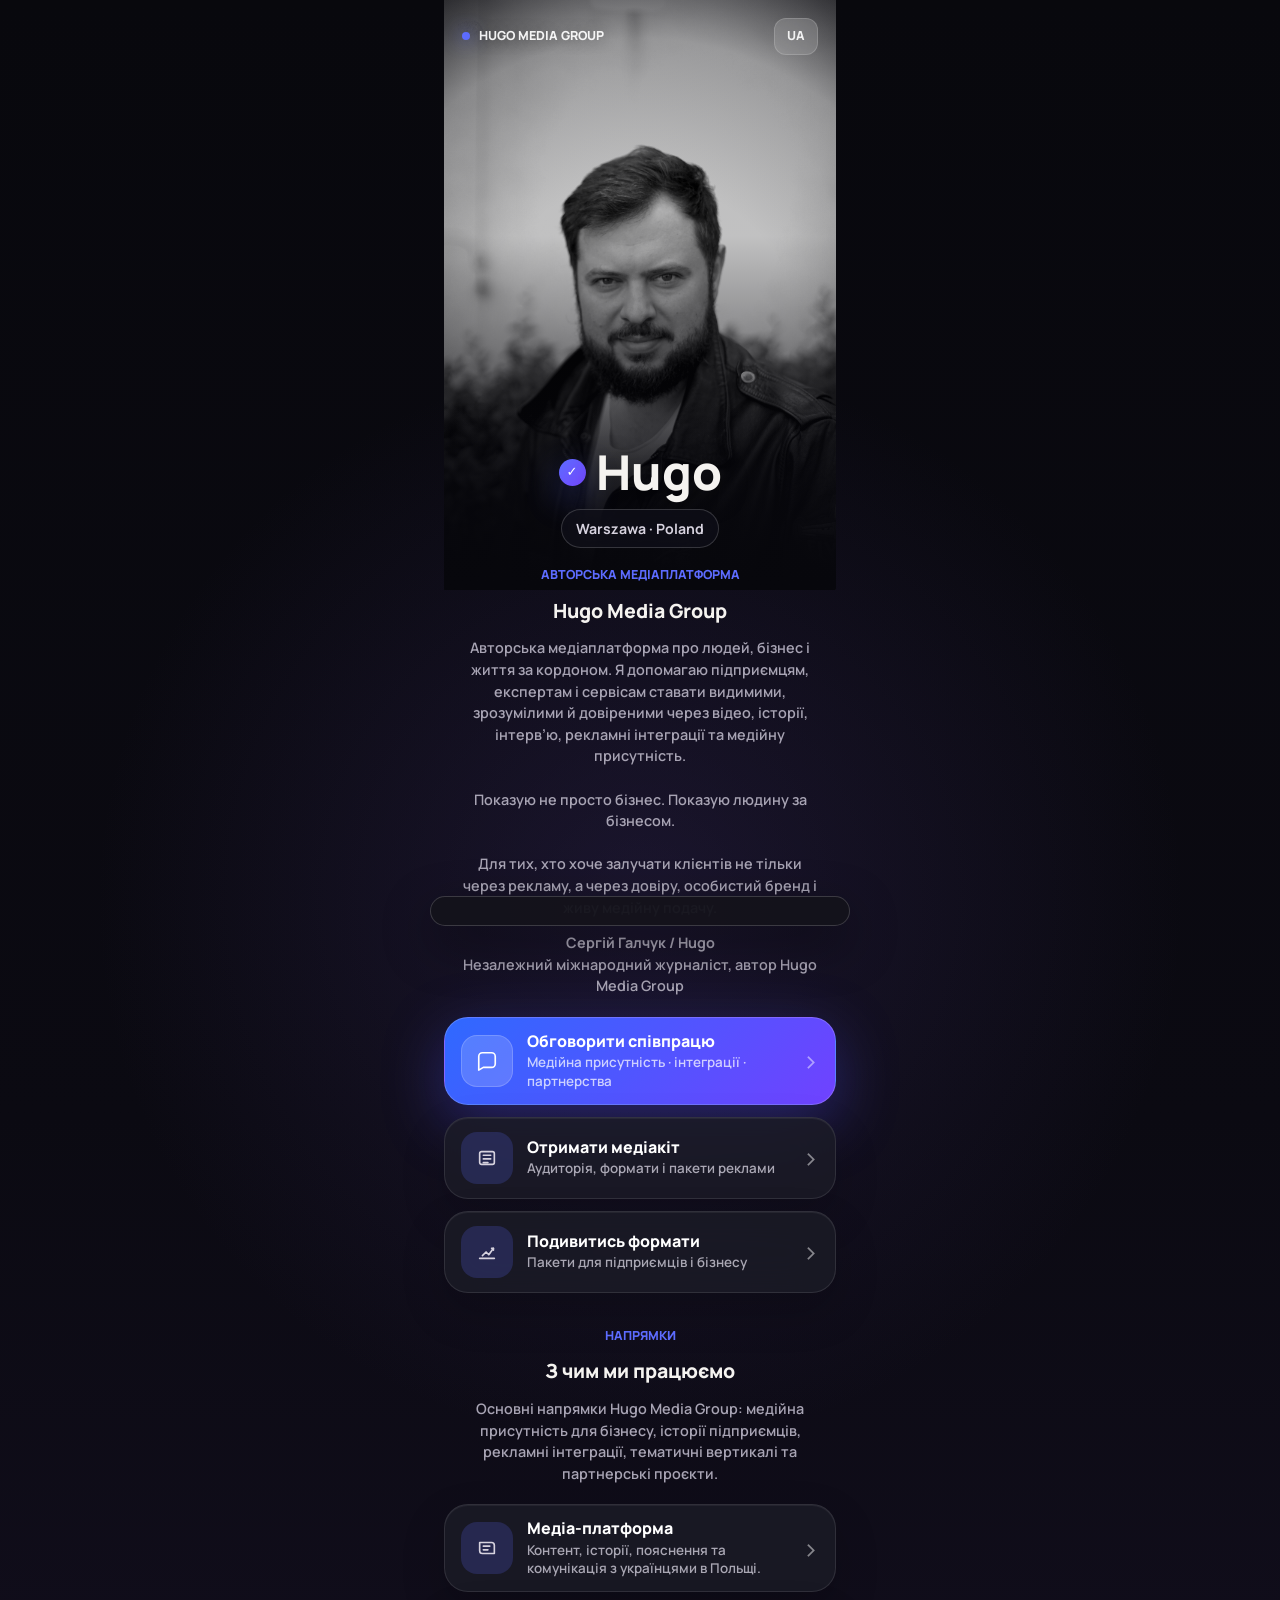
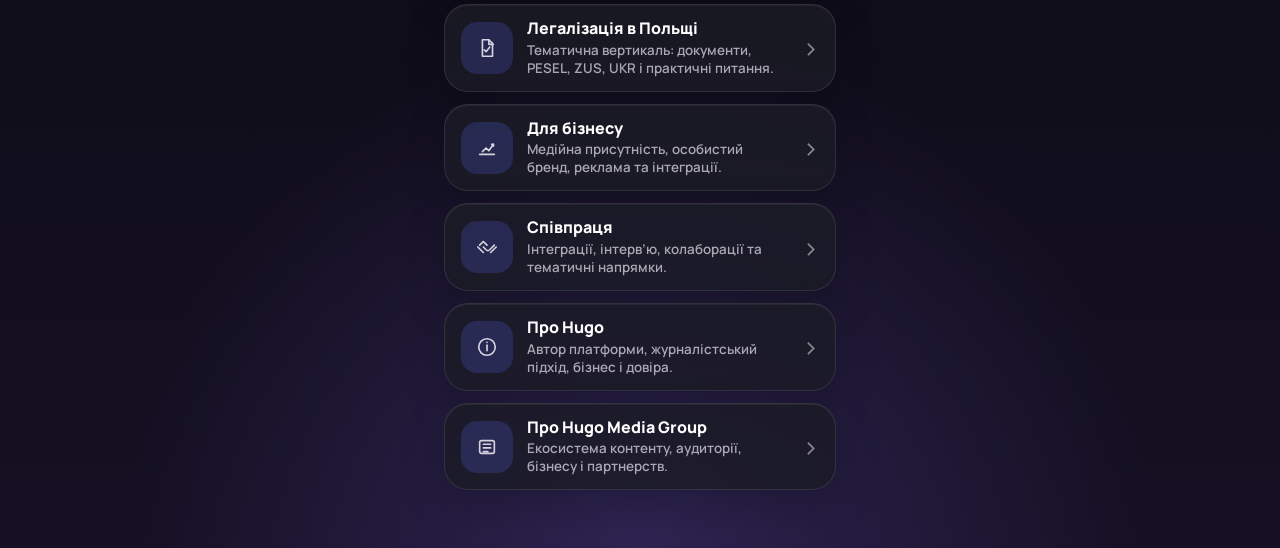
==== index.html @ 39821b91 "Add journalist status and final media metrics" ====
<!doctype html>
<html lang="uk">
<head>
  <meta charset="utf-8"><meta name="viewport" content="width=device-width, initial-scale=1">
  <title>Hugo Media Group — медійна присутність для підприємців і брендів</title>
  <meta name="description" content="Hugo Media Group — авторська медіаплатформа незалежного міжнародного журналіста Сергія Галчука / Hugo про людей, бізнес і життя за кордоном.">
  <meta name="keywords" content="Hugo Media Group, Hugo, Сергій Галчук, незалежний міжнародний журналіст, медійна платформа, реклама для бізнесу, особистий бренд, українці в Польщі, Варшава">
  <meta name="author" content="Hugo Media Group"><meta name="robots" content="index, follow"><meta name="theme-color" content="#09090f"><link rel="canonical" href="https://hugosite-lac.vercel.app/">
  <link rel="preconnect" href="https://fonts.googleapis.com"><link rel="preconnect" href="https://fonts.gstatic.com" crossorigin><link href="https://fonts.googleapis.com/css2?family=Manrope:wght@400;500;600;700;800&display=swap" rel="stylesheet">
  <meta property="og:locale" content="uk_UA"><meta property="og:type" content="website"><meta property="og:site_name" content="Hugo Media Group"><meta property="og:title" content="Hugo Media Group — медійна присутність для підприємців і брендів"><meta property="og:description" content="Авторська медіаплатформа незалежного міжнародного журналіста Сергія Галчука / Hugo. Показуємо не просто бізнес. Показуємо людину за бізнесом."><meta property="og:url" content="https://hugosite-lac.vercel.app/"><meta property="og:image" content="https://hugosite-lac.vercel.app/hugo-hero.jpg"><meta property="og:image:secure_url" content="https://hugosite-lac.vercel.app/hugo-hero.jpg"><meta property="og:image:type" content="image/jpeg"><meta property="og:image:alt" content="Hugo - Hugo Media Group"><meta name="twitter:card" content="summary_large_image"><meta name="twitter:title" content="Hugo Media Group — медійна присутність для підприємців і брендів"><meta name="twitter:description" content="Показуємо не просто бізнес. Показуємо людину за бізнесом."><meta name="twitter:image" content="https://hugosite-lac.vercel.app/hugo-hero.jpg">
  <link rel="preload" as="image" href="hugo-hero.jpg"><link rel="stylesheet" href="style.css?v=20260617-profile-restore-1"><link rel="stylesheet" href="brand-fixes.css?v=20260617-links-icons-1">
</head>
<body><main class="profile-shell" aria-label="Hugo Media Group profile hub"><section class="hero-card" aria-labelledby="hero-title"><div class="hero-photo"><img src="hugo-hero.jpg" alt="Hugo - засновник Hugo Media Group" width="1365" height="2048"><header class="hero-top"><a class="brand" href="index.html" aria-label="Hugo Media Group"><span></span>Hugo Media Group</a><span class="lang">UA</span></header><div class="hero-identity"><div class="name-row"><span class="verified" aria-label="Підтверджено">✓</span><h1 id="hero-title">Hugo</h1></div><p class="location">Warszawa · Poland</p></div></div></section><section class="intro" aria-label="Hugo Media Group description"><p class="kicker">Авторська медіаплатформа</p><h2>Hugo Media Group</h2><p class="lead">Авторська медіаплатформа про людей, бізнес і життя за кордоном. Я допомагаю підприємцям, експертам і сервісам ставати видимими, зрозумілими й довіреними через відео, історії, інтерв’ю, рекламні інтеграції та медійну присутність.<br><br>Показую не просто бізнес. Показую людину за бізнесом.<br><br>Для тих, хто хоче залучати клієнтів не тільки через рекламу, а через довіру, особистий бренд і живу медійну подачу.</p><p class="lead"><strong>Сергій Галчук / Hugo</strong><br>Незалежний міжнародний журналіст, автор Hugo Media Group</p></section><section class="action-list" aria-label="Основні дії"><a class="action-card action-primary" href="https://t.me/Hugo_media" target="_blank" rel="noopener noreferrer"><span class="action-icon"><svg viewBox="0 0 24 24"><path d="M21 15a4 4 0 0 1-4 4H8l-5 3V7a4 4 0 0 1 4-4h10a4 4 0 0 1 4 4z"/></svg></span><span class="action-copy"><strong>Обговорити співпрацю</strong><small>Медійна присутність · інтеграції · партнерства</small></span><span class="action-arrow">›</span></a><a class="action-card" href="media-kit.html"><span class="action-icon"><svg viewBox="0 0 24 24"><rect x="4" y="5" width="16" height="14" rx="2"/><path d="M8 9h8"/><path d="M8 13h8"/><path d="M8 17h5"/></svg></span><span class="action-copy"><strong>Отримати медіакіт</strong><small>Аудиторія, формати і пакети реклами</small></span><span class="action-arrow">›</span></a><a class="action-card" href="business.html"><span class="action-icon"><svg viewBox="0 0 24 24"><path d="M4 19h16"/><path d="M7 16l4-4 3 3 5-7"/><path d="M17 8h2v2"/></svg></span><span class="action-copy"><strong>Подивитись формати</strong><small>Пакети для підприємців і бізнесу</small></span><span class="action-arrow">›</span></a></section><section class="work-section" id="services" aria-labelledby="work-title"><p class="kicker">Напрямки</p><h2 id="work-title">З чим ми працюємо</h2><p class="section-subtitle">Основні напрямки Hugo Media Group: медійна присутність для бізнесу, історії підприємців, рекламні інтеграції, тематичні вертикалі та партнерські проєкти.</p><div class="service-stack"><a class="action-card" href="media.html"><span class="action-icon"><svg viewBox="0 0 24 24"><path d="M4 6h13a3 3 0 0 1 3 3v9H7a3 3 0 0 1-3-3z"/><path d="M8 10h7"/><path d="M8 14h5"/></svg></span><span class="action-copy"><strong>Медіа-платформа</strong><small>Контент, історії, пояснення та комунікація з українцями в Польщі.</small></span><span class="action-arrow">›</span></a><a class="action-card" href="legalization.html"><span class="action-icon"><svg viewBox="0 0 24 24"><path d="M7 3h7l4 4v14H7z"/><path d="M14 3v5h5"/><path d="M9 14l2 2 4-5"/></svg></span><span class="action-copy"><strong>Легалізація в Польщі</strong><small>Тематична вертикаль: документи, PESEL, ZUS, UKR і практичні питання.</small></span><span class="action-arrow">›</span></a><a class="action-card" href="business.html"><span class="action-icon"><svg viewBox="0 0 24 24"><path d="M4 19h16"/><path d="M7 16l4-4 3 3 5-7"/><path d="M17 8h2v2"/></svg></span><span class="action-copy"><strong>Для бізнесу</strong><small>Медійна присутність, особистий бренд, реклама та інтеграції.</small></span><span class="action-arrow">›</span></a><a class="action-card" href="partners.html"><span class="action-icon"><svg viewBox="0 0 24 24"><path d="M8 12l3 3a3 3 0 0 0 4 0l5-5"/><path d="M4 10l4-4 4 4"/><path d="M2 12l6 6"/><path d="M16 18l6-6"/></svg></span><span class="action-copy"><strong>Співпраця</strong><small>Інтеграції, інтерв’ю, колаборації та тематичні напрямки.</small></span><span class="action-arrow">›</span></a><a class="action-card" href="about.html"><span class="action-icon"><svg viewBox="0 0 24 24"><circle cx="12" cy="12" r="9"/><path d="M12 10v6"/><path d="M12 7h.01"/></svg></span><span class="action-copy"><strong>Про Hugo</strong><small>Автор платформи, журналістський підхід, бізнес і довіра.</small></span><span class="action-arrow">›</span></a><a class="action-card" href="platform.html"><span class="action-icon"><svg viewBox="0 0 24 24"><rect x="4" y="5" width="16" height="14" rx="2"/><path d="M8 9h8"/><path d="M8 13h8"/><path d="M8 17h5"/></svg></span><span class="action-copy"><strong>Про Hugo Media Group</strong><small>Екосистема контенту, аудиторії, бізнесу і партнерств.</small></span><span class="action-arrow">›</span></a></div></section></main><div class="toast" role="status" aria-live="polite"></div><script src="script.js?v=20260619-journalist-final-1"></script></body>
</html>
---- style.css ----
:root {
  color-scheme: dark;
  --bg: #07070c;
  --panel: rgba(28, 27, 39, 0.82);
  --panel-strong: rgba(37, 35, 54, 0.94);
  --line: rgba(255, 255, 255, 0.1);
  --line-strong: rgba(255, 255, 255, 0.17);
  --text: #f5f3f0;
  --muted: #a8a4b4;
  --soft: #d7d3df;
  --accent: #5d6cff;
  --accent-2: #7447ff;
  --radius: 24px;
  --max: 420px;
}

* { box-sizing: border-box; }

html {
  scroll-behavior: smooth;
  -webkit-text-size-adjust: 100%;
}

body {
  min-height: 100svh;
  margin: 0;
  overflow-x: hidden;
  background:
    radial-gradient(circle at 50% 42%, rgba(64, 48, 112, 0.3), transparent 34rem),
    radial-gradient(circle at 50% 100%, rgba(95, 76, 175, 0.34), transparent 32rem),
    linear-gradient(180deg, #08080d 0%, #0b0a12 52%, #151023 100%);
  color: var(--text);
  font-family: Manrope, Inter, ui-sans-serif, system-ui, -apple-system, BlinkMacSystemFont, "Segoe UI", Arial, sans-serif;
  line-height: 1.5;
  letter-spacing: 0;
}

a { color: inherit; text-decoration: none; }

.profile-shell {
  width: min(100%, var(--max));
  min-height: 100svh;
  margin: 0 auto;
  padding: 0 14px 42px;
}

.hero-card { margin: 0 -14px; }

.hero-photo {
  position: relative;
  height: 550px;
  overflow: hidden;
  background: #111116;
}

.hero-photo::before,
.hero-photo::after {
  content: "";
  position: absolute;
  inset: 0;
  z-index: 1;
  pointer-events: none;
}

.hero-photo::before {
  background:
    linear-gradient(180deg, rgba(7, 7, 12, 0.12) 0%, rgba(7, 7, 12, 0.1) 40%, rgba(7, 7, 12, 0.92) 92%, var(--bg) 100%),
    radial-gradient(circle at 50% 58%, transparent 0, transparent 10rem, rgba(7, 7, 12, 0.2) 19rem, rgba(7, 7, 12, 0.74) 100%);
}

.hero-photo::after {
  inset: auto 0 0;
  height: 190px;
  background: linear-gradient(180deg, rgba(7, 7, 12, 0), var(--bg));
}

.hero-photo img {
  width: 100%;
  height: 100%;
  display: block;
  object-fit: cover;
  object-position: 54% 6%;
  filter: grayscale(1) contrast(1.18) brightness(0.84);
  transform: scale(1.04);
}

.hero-top {
  position: absolute;
  top: 18px;
  left: 18px;
  right: 18px;
  z-index: 2;
  display: flex;
  align-items: center;
  justify-content: space-between;
  gap: 14px;
}

.brand,
.lang,
.kicker {
  font-size: 0.78rem;
  font-weight: 800;
  letter-spacing: 0;
  text-transform: uppercase;
}

.brand {
  display: inline-flex;
  align-items: center;
  gap: 9px;
  color: rgba(255, 255, 255, 0.92);
  text-shadow: 0 1px 16px rgba(0, 0, 0, 0.36);
}

.brand span {
  width: 8px;
  height: 8px;
  border-radius: 999px;
  background: var(--accent);
  box-shadow: 0 0 18px rgba(93, 108, 255, 0.85);
}

.lang {
  padding: 8px 12px;
  border: 1px solid rgba(255,255,255,0.16);
  border-radius: 12px;
  background: rgba(255,255,255,0.15);
  color: rgba(255,255,255,0.9);
  backdrop-filter: blur(16px);
}

.hero-identity {
  position: absolute;
  left: 24px;
  right: 24px;
  bottom: 42px;
  z-index: 2;
  display: grid;
  place-items: center;
  text-align: center;
}

.name-row {
  display: inline-flex;
  align-items: center;
  justify-content: center;
  gap: 10px;
}

h1,
h2,
p { margin-top: 0; }

h1 {
  margin: 0;
  color: var(--text);
  font-size: 3rem;
  line-height: 0.95;
  font-weight: 800;
  letter-spacing: 0;
  text-shadow: 0 6px 28px rgba(0,0,0,0.44);
}

.verified {
  width: 27px;
  height: 27px;
  display: inline-grid;
  place-items: center;
  border-radius: 999px;
  background: linear-gradient(135deg, var(--accent), var(--accent-2));
  color: #fff;
  font-size: 0.82rem;
  font-weight: 900;
  box-shadow: 0 12px 34px rgba(93, 108, 255, 0.38);
}

.location {
  margin: 14px 0 0;
  padding: 8px 14px;
  border: 1px solid var(--line-strong);
  border-radius: 999px;
  background: rgba(18,18,28,0.58);
  color: var(--soft);
  font-size: 0.88rem;
  font-weight: 700;
  backdrop-filter: blur(18px);
}

.intro,
.work-section,
.info-section {
  position: relative;
  z-index: 3;
  display: grid;
  justify-items: center;
  text-align: center;
}

.intro { margin-top: -24px; }
.work-section,
.info-section { margin-top: 34px; }

.kicker {
  margin: 0 0 14px;
  color: var(--accent);
}

h2 {
  max-width: 360px;
  margin: 0 auto;
  color: var(--text);
  font-size: 1.22rem;
  line-height: 1.26;
  font-weight: 800;
  letter-spacing: 0;
}

.lead,
.section-subtitle {
  max-width: 366px;
  margin: 14px auto 0;
  color: var(--muted);
  font-size: 0.9rem;
  line-height: 1.5;
  font-weight: 600;
}

.action-list,
.service-stack {
  display: grid;
  gap: 12px;
  width: 100%;
  margin-top: 20px;
}

.action-card {
  min-height: 82px;
  display: grid;
  grid-template-columns: 52px minmax(0, 1fr) auto;
  align-items: center;
  gap: 14px;
  padding: 14px 16px;
  border: 1px solid var(--line);
  border-radius: var(--radius);
  background: var(--panel);
  box-shadow: inset 0 1px 0 rgba(255,255,255,0.055), 0 18px 44px rgba(0,0,0,0.18);
  backdrop-filter: blur(20px);
  text-align: left;
}

.action-primary {
  border-color: rgba(255,255,255,0.18);
  background: linear-gradient(135deg, #2f69ff 0%, #7042ff 100%);
  box-shadow: 0 18px 60px rgba(83,78,255,0.34);
}

.action-icon {
  width: 52px;
  height: 52px;
  display: inline-grid;
  place-items: center;
  border-radius: 16px;
  background: rgba(93,108,255,0.2);
  color: #fff;
  font-size: 1.25rem;
  font-weight: 900;
}

.action-primary .action-icon {
  background: rgba(255,255,255,0.16);
  box-shadow: inset 0 0 0 1px rgba(255,255,255,0.18);
}

.action-copy {
  min-width: 0;
  display: grid;
  gap: 3px;
}

.action-copy strong {
  color: #fff;
  font-size: 1rem;
  line-height: 1.15;
  font-weight: 800;
  letter-spacing: 0;
}

.action-copy small {
  color: rgba(226,223,236,0.72);
  font-size: 0.84rem;
  line-height: 1.35;
  font-weight: 600;
}

.action-primary .action-copy small { color: rgba(255,255,255,0.72); }

.action-arrow {
  color: rgba(255,255,255,0.48);
  font-size: 1.7rem;
  line-height: 1;
}

.social-strip {
  display: grid;
  grid-template-columns: repeat(2, minmax(0, 1fr));
  gap: 10px;
  margin-top: 30px;
  padding-bottom: 18px;
}

.social-strip a {
  min-height: 48px;
  display: inline-flex;
  align-items: center;
  justify-content: center;
  border: 1px solid var(--line);
  border-radius: 16px;
  background: rgba(255,255,255,0.045);
  color: var(--soft);
  font-size: 0.86rem;
  font-weight: 800;
}

.toast {
  position: fixed;
  left: 16px;
  right: 16px;
  bottom: 16px;
  z-index: 10;
  transform: translateY(140%);
  max-width: 420px;
  margin: 0 auto;
  padding: 14px 16px;
  border: 1px solid var(--line-strong);
  border-radius: 18px;
  background: rgba(20,19,28,0.96);
  color: var(--text);
  box-shadow: 0 18px 50px rgba(0,0,0,0.44);
  transition: transform 180ms ease;
}

.toast.is-visible { transform: translateY(0); }

@media (min-width: 720px) {
  .profile-shell { padding-bottom: 58px; }
  .hero-card { margin-left: 0; margin-right: 0; }
  .hero-photo {
    height: 590px;
    border-bottom-left-radius: 2px;
    border-bottom-right-radius: 2px;
  }
}

@media (max-width: 390px) {
  .profile-shell { padding-left: 12px; padding-right: 12px; }
  .hero-card { margin-left: -12px; margin-right: -12px; }
  .hero-photo { height: 500px; }
  .brand,
  .lang,
  .kicker { font-size: 0.72rem; }
  h1 { font-size: 2.72rem; }
  h2 { font-size: 1.12rem; }
  .lead,
  .section-subtitle { font-size: 0.86rem; line-height: 1.46; }
  .action-card { grid-template-columns: 48px minmax(0, 1fr) auto; padding: 13px 14px; }
  .action-icon { width: 48px; height: 48px; }
}

@media (hover: hover) {
  .action-card,
  .social-strip a,
  .brand {
    transition: transform 160ms ease, border-color 160ms ease, background-color 160ms ease, opacity 160ms ease;
  }
  .action-card:hover,
  .social-strip a:hover,
  .brand:hover {
    transform: translateY(-1px);
    border-color: rgba(255,255,255,0.22);
  }
}
---- brand-fixes.css ----
:root {
  --bg: #07070c;
  --panel: rgba(28, 27, 39, 0.82);
  --panel-strong: rgba(37, 35, 54, 0.94);
  --line: rgba(255, 255, 255, 0.1);
  --line-strong: rgba(255, 255, 255, 0.17);
  --text: #f5f3f0;
  --muted: #a8a4b4;
  --soft: #d7d3df;
  --accent: #5d6cff;
  --accent-2: #7447ff;
}

.action-icon svg,
.social-strip svg {
  width: 22px;
  height: 22px;
  display: block;
  stroke: currentColor;
  stroke-width: 1.8;
  stroke-linecap: round;
  stroke-linejoin: round;
  fill: none;
}

.action-icon {
  color: var(--soft);
}

.action-primary .action-icon {
  color: #fff;
}

.social-strip a {
  gap: 8px;
}

.editorial-logo img {
  filter: grayscale(1) contrast(1.08);
}

.video-page,
.split-page {
  position: relative;
  isolation: isolate;
}

.video-page .editorial-hero,
.split-page .editorial-hero {
  min-height: min(760px, calc(100svh - 96px));
  grid-template-columns: minmax(0, 760px);
  align-items: center;
}

.video-page .editorial-copy,
.split-page .editorial-copy {
  max-width: 760px;
}

.video-page .editorial-photo,
.split-page .editorial-logo,
.split-page .editorial-photo {
  display: none;
}

.split-page::before,
.split-page::after {
  content: none !important;
}

body[data-page="business"] .bg-video-overlay {
  background: rgba(9, 9, 15, 0.72);
}

.split-bg {
  position: fixed;
  inset: 0;
  z-index: -3;
  overflow: hidden;
  background: #09090f;
}

.split-bg__logo {
  position: absolute;
  top: 0;
  bottom: 0;
  left: 0;
  width: 50%;
  background-color: #f5f3f0;
  background-image: var(--brand-logo-bg);
  background-position: center;
  background-size: min(78%, 620px) auto;
  background-repeat: no-repeat;
}

.split-bg__video {
  position: absolute;
  top: 0;
  right: 0;
  bottom: 0;
  width: 50%;
  height: 100%;
  object-fit: cover;
  filter: grayscale(0.35) contrast(1.08) brightness(1.08);
}

.split-bg__blend {
  position: absolute;
  inset: 0;
  pointer-events: none;
  background: linear-gradient(90deg,
    rgba(9, 9, 15, 0) 0%,
    rgba(9, 9, 15, 0) 41%,
    rgba(9, 9, 15, 0.55) 49%,
    rgba(9, 9, 15, 0.24) 57%,
    rgba(9, 9, 15, 0) 66%);
}

.split-bg__tint {
  position: absolute;
  inset: 0;
  pointer-events: none;
  background: linear-gradient(90deg,
    rgba(9, 9, 15, 0.2) 0%,
    rgba(9, 9, 15, 0.16) 38%,
    rgba(9, 9, 15, 0.26) 52%,
    rgba(9, 9, 15, 0.34) 100%);
}

@media (prefers-reduced-motion: reduce) {
  video[class*="bg"] {
    display: none;
  }
}

@media (max-width: 900px) {
  .video-page .editorial-hero,
  .split-page .editorial-hero {
    min-height: auto;
    grid-template-columns: 1fr;
    padding-top: 170px;
  }
}

@media (max-width: 768px) {
  .split-bg__logo {
    top: auto;
    right: 0;
    bottom: 0;
    left: 0;
    width: 100%;
    height: 50%;
    background-size: min(72%, 520px) auto;
  }

  .split-bg__video {
    top: 0;
    right: 0;
    left: 0;
    width: 100%;
    height: 50%;
  }

  .split-bg__blend {
    background: linear-gradient(180deg,
      rgba(9, 9, 15, 0) 0%,
      rgba(9, 9, 15, 0) 38%,
      rgba(9, 9, 15, 0.5) 50%,
      rgba(9, 9, 15, 0.16) 62%,
      rgba(9, 9, 15, 0) 100%);
  }

  .split-bg__tint {
    background: linear-gradient(180deg,
      rgba(9, 9, 15, 0.26) 0%,
      rgba(9, 9, 15, 0.32) 50%,
      rgba(9, 9, 15, 0.14) 100%);
  }
}

@media (max-width: 520px) {
  .video-page .editorial-hero,
  .split-page .editorial-hero {
    padding-top: 155px;
  }
}
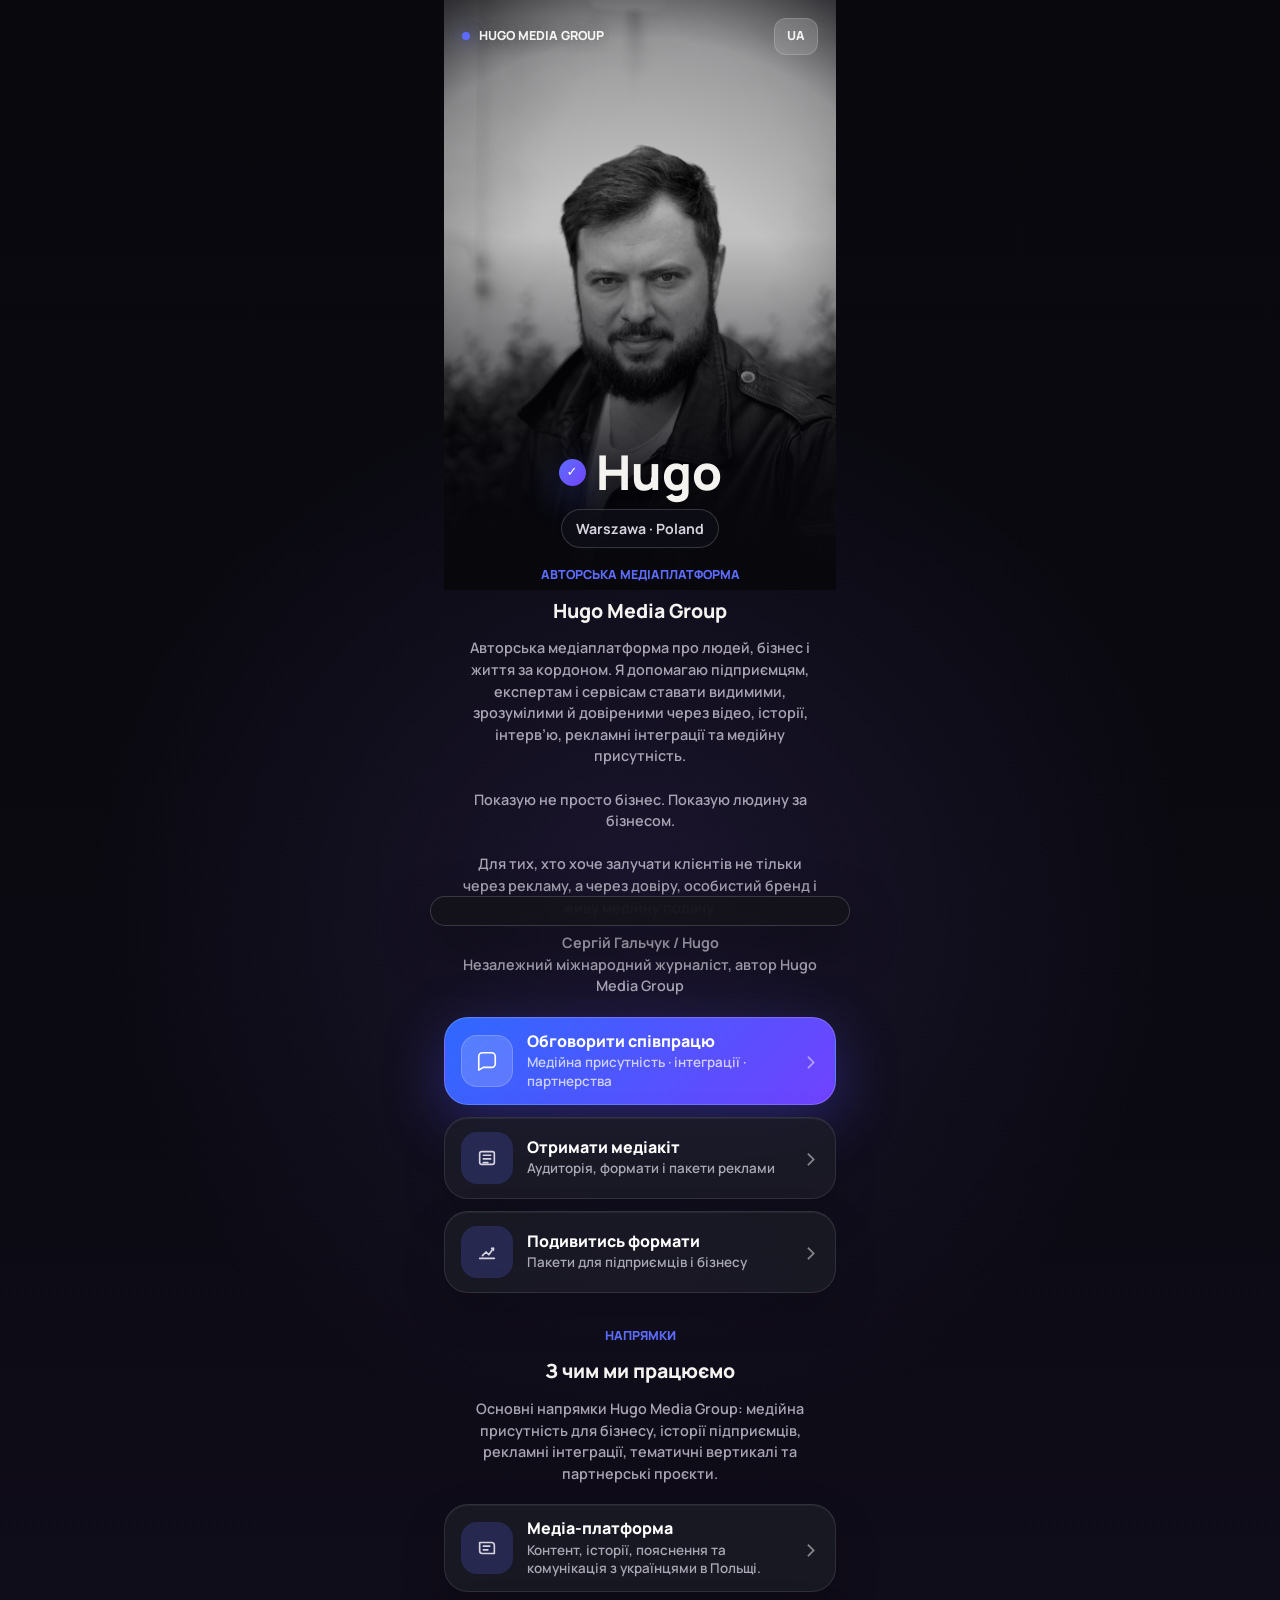
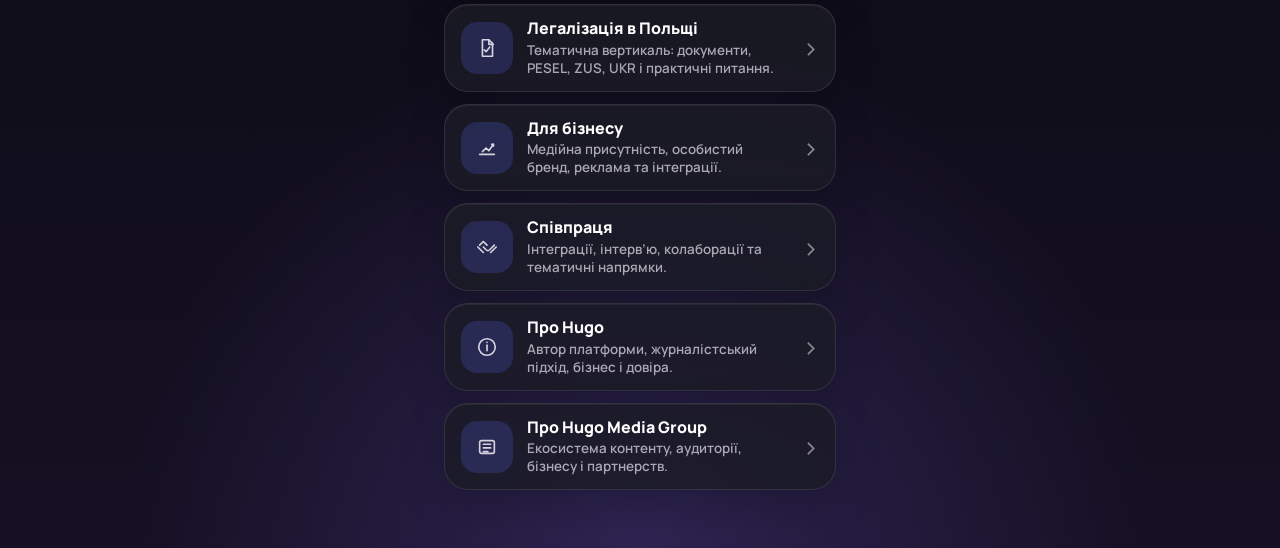
==== commit 7d92f336: "Fix Sergey name spelling on homepage" ====
--- a/index.html
+++ b/index.html
@@ -3,12 +3,12 @@
 <head>
   <meta charset="utf-8"><meta name="viewport" content="width=device-width, initial-scale=1">
   <title>Hugo Media Group — медійна присутність для підприємців і брендів</title>
-  <meta name="description" content="Hugo Media Group — авторська медіаплатформа незалежного міжнародного журналіста Сергія Галчука / Hugo про людей, бізнес і життя за кордоном.">
-  <meta name="keywords" content="Hugo Media Group, Hugo, Сергій Галчук, незалежний міжнародний журналіст, медійна платформа, реклама для бізнесу, особистий бренд, українці в Польщі, Варшава">
+  <meta name="description" content="Hugo Media Group — авторська медіаплатформа незалежного міжнародного журналіста Сергія Гальчука / Hugo про людей, бізнес і життя за кордоном.">
+  <meta name="keywords" content="Hugo Media Group, Hugo, Сергій Гальчук, незалежний міжнародний журналіст, медійна платформа, реклама для бізнесу, особистий бренд, українці в Польщі, Варшава">
   <meta name="author" content="Hugo Media Group"><meta name="robots" content="index, follow"><meta name="theme-color" content="#09090f"><link rel="canonical" href="https://hugosite-lac.vercel.app/">
   <link rel="preconnect" href="https://fonts.googleapis.com"><link rel="preconnect" href="https://fonts.gstatic.com" crossorigin><link href="https://fonts.googleapis.com/css2?family=Manrope:wght@400;500;600;700;800&display=swap" rel="stylesheet">
-  <meta property="og:locale" content="uk_UA"><meta property="og:type" content="website"><meta property="og:site_name" content="Hugo Media Group"><meta property="og:title" content="Hugo Media Group — медійна присутність для підприємців і брендів"><meta property="og:description" content="Авторська медіаплатформа незалежного міжнародного журналіста Сергія Галчука / Hugo. Показуємо не просто бізнес. Показуємо людину за бізнесом."><meta property="og:url" content="https://hugosite-lac.vercel.app/"><meta property="og:image" content="https://hugosite-lac.vercel.app/hugo-hero.jpg"><meta property="og:image:secure_url" content="https://hugosite-lac.vercel.app/hugo-hero.jpg"><meta property="og:image:type" content="image/jpeg"><meta property="og:image:alt" content="Hugo - Hugo Media Group"><meta name="twitter:card" content="summary_large_image"><meta name="twitter:title" content="Hugo Media Group — медійна присутність для підприємців і брендів"><meta name="twitter:description" content="Показуємо не просто бізнес. Показуємо людину за бізнесом."><meta name="twitter:image" content="https://hugosite-lac.vercel.app/hugo-hero.jpg">
+  <meta property="og:locale" content="uk_UA"><meta property="og:type" content="website"><meta property="og:site_name" content="Hugo Media Group"><meta property="og:title" content="Hugo Media Group — медійна присутність для підприємців і брендів"><meta property="og:description" content="Авторська медіаплатформа незалежного міжнародного журналіста Сергія Гальчука / Hugo. Показуємо не просто бізнес. Показуємо людину за бізнесом."><meta property="og:url" content="https://hugosite-lac.vercel.app/"><meta property="og:image" content="https://hugosite-lac.vercel.app/hugo-hero.jpg"><meta property="og:image:secure_url" content="https://hugosite-lac.vercel.app/hugo-hero.jpg"><meta property="og:image:type" content="image/jpeg"><meta property="og:image:alt" content="Hugo - Hugo Media Group"><meta name="twitter:card" content="summary_large_image"><meta name="twitter:title" content="Hugo Media Group — медійна присутність для підприємців і брендів"><meta name="twitter:description" content="Показуємо не просто бізнес. Показуємо людину за бізнесом."><meta name="twitter:image" content="https://hugosite-lac.vercel.app/hugo-hero.jpg">
   <link rel="preload" as="image" href="hugo-hero.jpg"><link rel="stylesheet" href="style.css?v=20260617-profile-restore-1"><link rel="stylesheet" href="brand-fixes.css?v=20260617-links-icons-1">
 </head>
-<body><main class="profile-shell" aria-label="Hugo Media Group profile hub"><section class="hero-card" aria-labelledby="hero-title"><div class="hero-photo"><img src="hugo-hero.jpg" alt="Hugo - засновник Hugo Media Group" width="1365" height="2048"><header class="hero-top"><a class="brand" href="index.html" aria-label="Hugo Media Group"><span></span>Hugo Media Group</a><span class="lang">UA</span></header><div class="hero-identity"><div class="name-row"><span class="verified" aria-label="Підтверджено">✓</span><h1 id="hero-title">Hugo</h1></div><p class="location">Warszawa · Poland</p></div></div></section><section class="intro" aria-label="Hugo Media Group description"><p class="kicker">Авторська медіаплатформа</p><h2>Hugo Media Group</h2><p class="lead">Авторська медіаплатформа про людей, бізнес і життя за кордоном. Я допомагаю підприємцям, експертам і сервісам ставати видимими, зрозумілими й довіреними через відео, історії, інтерв’ю, рекламні інтеграції та медійну присутність.<br><br>Показую не просто бізнес. Показую людину за бізнесом.<br><br>Для тих, хто хоче залучати клієнтів не тільки через рекламу, а через довіру, особистий бренд і живу медійну подачу.</p><p class="lead"><strong>Сергій Галчук / Hugo</strong><br>Незалежний міжнародний журналіст, автор Hugo Media Group</p></section><section class="action-list" aria-label="Основні дії"><a class="action-card action-primary" href="https://t.me/Hugo_media" target="_blank" rel="noopener noreferrer"><span class="action-icon"><svg viewBox="0 0 24 24"><path d="M21 15a4 4 0 0 1-4 4H8l-5 3V7a4 4 0 0 1 4-4h10a4 4 0 0 1 4 4z"/></svg></span><span class="action-copy"><strong>Обговорити співпрацю</strong><small>Медійна присутність · інтеграції · партнерства</small></span><span class="action-arrow">›</span></a><a class="action-card" href="media-kit.html"><span class="action-icon"><svg viewBox="0 0 24 24"><rect x="4" y="5" width="16" height="14" rx="2"/><path d="M8 9h8"/><path d="M8 13h8"/><path d="M8 17h5"/></svg></span><span class="action-copy"><strong>Отримати медіакіт</strong><small>Аудиторія, формати і пакети реклами</small></span><span class="action-arrow">›</span></a><a class="action-card" href="business.html"><span class="action-icon"><svg viewBox="0 0 24 24"><path d="M4 19h16"/><path d="M7 16l4-4 3 3 5-7"/><path d="M17 8h2v2"/></svg></span><span class="action-copy"><strong>Подивитись формати</strong><small>Пакети для підприємців і бізнесу</small></span><span class="action-arrow">›</span></a></section><section class="work-section" id="services" aria-labelledby="work-title"><p class="kicker">Напрямки</p><h2 id="work-title">З чим ми працюємо</h2><p class="section-subtitle">Основні напрямки Hugo Media Group: медійна присутність для бізнесу, історії підприємців, рекламні інтеграції, тематичні вертикалі та партнерські проєкти.</p><div class="service-stack"><a class="action-card" href="media.html"><span class="action-icon"><svg viewBox="0 0 24 24"><path d="M4 6h13a3 3 0 0 1 3 3v9H7a3 3 0 0 1-3-3z"/><path d="M8 10h7"/><path d="M8 14h5"/></svg></span><span class="action-copy"><strong>Медіа-платформа</strong><small>Контент, історії, пояснення та комунікація з українцями в Польщі.</small></span><span class="action-arrow">›</span></a><a class="action-card" href="legalization.html"><span class="action-icon"><svg viewBox="0 0 24 24"><path d="M7 3h7l4 4v14H7z"/><path d="M14 3v5h5"/><path d="M9 14l2 2 4-5"/></svg></span><span class="action-copy"><strong>Легалізація в Польщі</strong><small>Тематична вертикаль: документи, PESEL, ZUS, UKR і практичні питання.</small></span><span class="action-arrow">›</span></a><a class="action-card" href="business.html"><span class="action-icon"><svg viewBox="0 0 24 24"><path d="M4 19h16"/><path d="M7 16l4-4 3 3 5-7"/><path d="M17 8h2v2"/></svg></span><span class="action-copy"><strong>Для бізнесу</strong><small>Медійна присутність, особистий бренд, реклама та інтеграції.</small></span><span class="action-arrow">›</span></a><a class="action-card" href="partners.html"><span class="action-icon"><svg viewBox="0 0 24 24"><path d="M8 12l3 3a3 3 0 0 0 4 0l5-5"/><path d="M4 10l4-4 4 4"/><path d="M2 12l6 6"/><path d="M16 18l6-6"/></svg></span><span class="action-copy"><strong>Співпраця</strong><small>Інтеграції, інтерв’ю, колаборації та тематичні напрямки.</small></span><span class="action-arrow">›</span></a><a class="action-card" href="about.html"><span class="action-icon"><svg viewBox="0 0 24 24"><circle cx="12" cy="12" r="9"/><path d="M12 10v6"/><path d="M12 7h.01"/></svg></span><span class="action-copy"><strong>Про Hugo</strong><small>Автор платформи, журналістський підхід, бізнес і довіра.</small></span><span class="action-arrow">›</span></a><a class="action-card" href="platform.html"><span class="action-icon"><svg viewBox="0 0 24 24"><rect x="4" y="5" width="16" height="14" rx="2"/><path d="M8 9h8"/><path d="M8 13h8"/><path d="M8 17h5"/></svg></span><span class="action-copy"><strong>Про Hugo Media Group</strong><small>Екосистема контенту, аудиторії, бізнесу і партнерств.</small></span><span class="action-arrow">›</span></a></div></section></main><div class="toast" role="status" aria-live="polite"></div><script src="script.js?v=20260619-journalist-final-1"></script></body>
+<body><main class="profile-shell" aria-label="Hugo Media Group profile hub"><section class="hero-card" aria-labelledby="hero-title"><div class="hero-photo"><img src="hugo-hero.jpg" alt="Hugo - засновник Hugo Media Group" width="1365" height="2048"><header class="hero-top"><a class="brand" href="index.html" aria-label="Hugo Media Group"><span></span>Hugo Media Group</a><span class="lang">UA</span></header><div class="hero-identity"><div class="name-row"><span class="verified" aria-label="Підтверджено">✓</span><h1 id="hero-title">Hugo</h1></div><p class="location">Warszawa · Poland</p></div></div></section><section class="intro" aria-label="Hugo Media Group description"><p class="kicker">Авторська медіаплатформа</p><h2>Hugo Media Group</h2><p class="lead">Авторська медіаплатформа про людей, бізнес і життя за кордоном. Я допомагаю підприємцям, експертам і сервісам ставати видимими, зрозумілими й довіреними через відео, історії, інтерв’ю, рекламні інтеграції та медійну присутність.<br><br>Показую не просто бізнес. Показую людину за бізнесом.<br><br>Для тих, хто хоче залучати клієнтів не тільки через рекламу, а через довіру, особистий бренд і живу медійну подачу.</p><p class="lead"><strong>Сергій Гальчук / Hugo</strong><br>Незалежний міжнародний журналіст, автор Hugo Media Group</p></section><section class="action-list" aria-label="Основні дії"><a class="action-card action-primary" href="https://t.me/Hugo_media" target="_blank" rel="noopener noreferrer"><span class="action-icon"><svg viewBox="0 0 24 24"><path d="M21 15a4 4 0 0 1-4 4H8l-5 3V7a4 4 0 0 1 4-4h10a4 4 0 0 1 4 4z"/></svg></span><span class="action-copy"><strong>Обговорити співпрацю</strong><small>Медійна присутність · інтеграції · партнерства</small></span><span class="action-arrow">›</span></a><a class="action-card" href="media-kit.html"><span class="action-icon"><svg viewBox="0 0 24 24"><rect x="4" y="5" width="16" height="14" rx="2"/><path d="M8 9h8"/><path d="M8 13h8"/><path d="M8 17h5"/></svg></span><span class="action-copy"><strong>Отримати медіакіт</strong><small>Аудиторія, формати і пакети реклами</small></span><span class="action-arrow">›</span></a><a class="action-card" href="business.html"><span class="action-icon"><svg viewBox="0 0 24 24"><path d="M4 19h16"/><path d="M7 16l4-4 3 3 5-7"/><path d="M17 8h2v2"/></svg></span><span class="action-copy"><strong>Подивитись формати</strong><small>Пакети для підприємців і бізнесу</small></span><span class="action-arrow">›</span></a></section><section class="work-section" id="services" aria-labelledby="work-title"><p class="kicker">Напрямки</p><h2 id="work-title">З чим ми працюємо</h2><p class="section-subtitle">Основні напрямки Hugo Media Group: медійна присутність для бізнесу, історії підприємців, рекламні інтеграції, тематичні вертикалі та партнерські проєкти.</p><div class="service-stack"><a class="action-card" href="media.html"><span class="action-icon"><svg viewBox="0 0 24 24"><path d="M4 6h13a3 3 0 0 1 3 3v9H7a3 3 0 0 1-3-3z"/><path d="M8 10h7"/><path d="M8 14h5"/></svg></span><span class="action-copy"><strong>Медіа-платформа</strong><small>Контент, історії, пояснення та комунікація з українцями в Польщі.</small></span><span class="action-arrow">›</span></a><a class="action-card" href="legalization.html"><span class="action-icon"><svg viewBox="0 0 24 24"><path d="M7 3h7l4 4v14H7z"/><path d="M14 3v5h5"/><path d="M9 14l2 2 4-5"/></svg></span><span class="action-copy"><strong>Легалізація в Польщі</strong><small>Тематична вертикаль: документи, PESEL, ZUS, UKR і практичні питання.</small></span><span class="action-arrow">›</span></a><a class="action-card" href="business.html"><span class="action-icon"><svg viewBox="0 0 24 24"><path d="M4 19h16"/><path d="M7 16l4-4 3 3 5-7"/><path d="M17 8h2v2"/></svg></span><span class="action-copy"><strong>Для бізнесу</strong><small>Медійна присутність, особистий бренд, реклама та інтеграції.</small></span><span class="action-arrow">›</span></a><a class="action-card" href="partners.html"><span class="action-icon"><svg viewBox="0 0 24 24"><path d="M8 12l3 3a3 3 0 0 0 4 0l5-5"/><path d="M4 10l4-4 4 4"/><path d="M2 12l6 6"/><path d="M16 18l6-6"/></svg></span><span class="action-copy"><strong>Співпраця</strong><small>Інтеграції, інтерв’ю, колаборації та тематичні напрямки.</small></span><span class="action-arrow">›</span></a><a class="action-card" href="about.html"><span class="action-icon"><svg viewBox="0 0 24 24"><circle cx="12" cy="12" r="9"/><path d="M12 10v6"/><path d="M12 7h.01"/></svg></span><span class="action-copy"><strong>Про Hugo</strong><small>Автор платформи, журналістський підхід, бізнес і довіра.</small></span><span class="action-arrow">›</span></a><a class="action-card" href="platform.html"><span class="action-icon"><svg viewBox="0 0 24 24"><rect x="4" y="5" width="16" height="14" rx="2"/><path d="M8 9h8"/><path d="M8 13h8"/><path d="M8 17h5"/></svg></span><span class="action-copy"><strong>Про Hugo Media Group</strong><small>Екосистема контенту, аудиторії, бізнесу і партнерств.</small></span><span class="action-arrow">›</span></a></div></section></main><div class="toast" role="status" aria-live="polite"></div><script src="script.js?v=20260619-journalist-final-1"></script></body>
 </html>
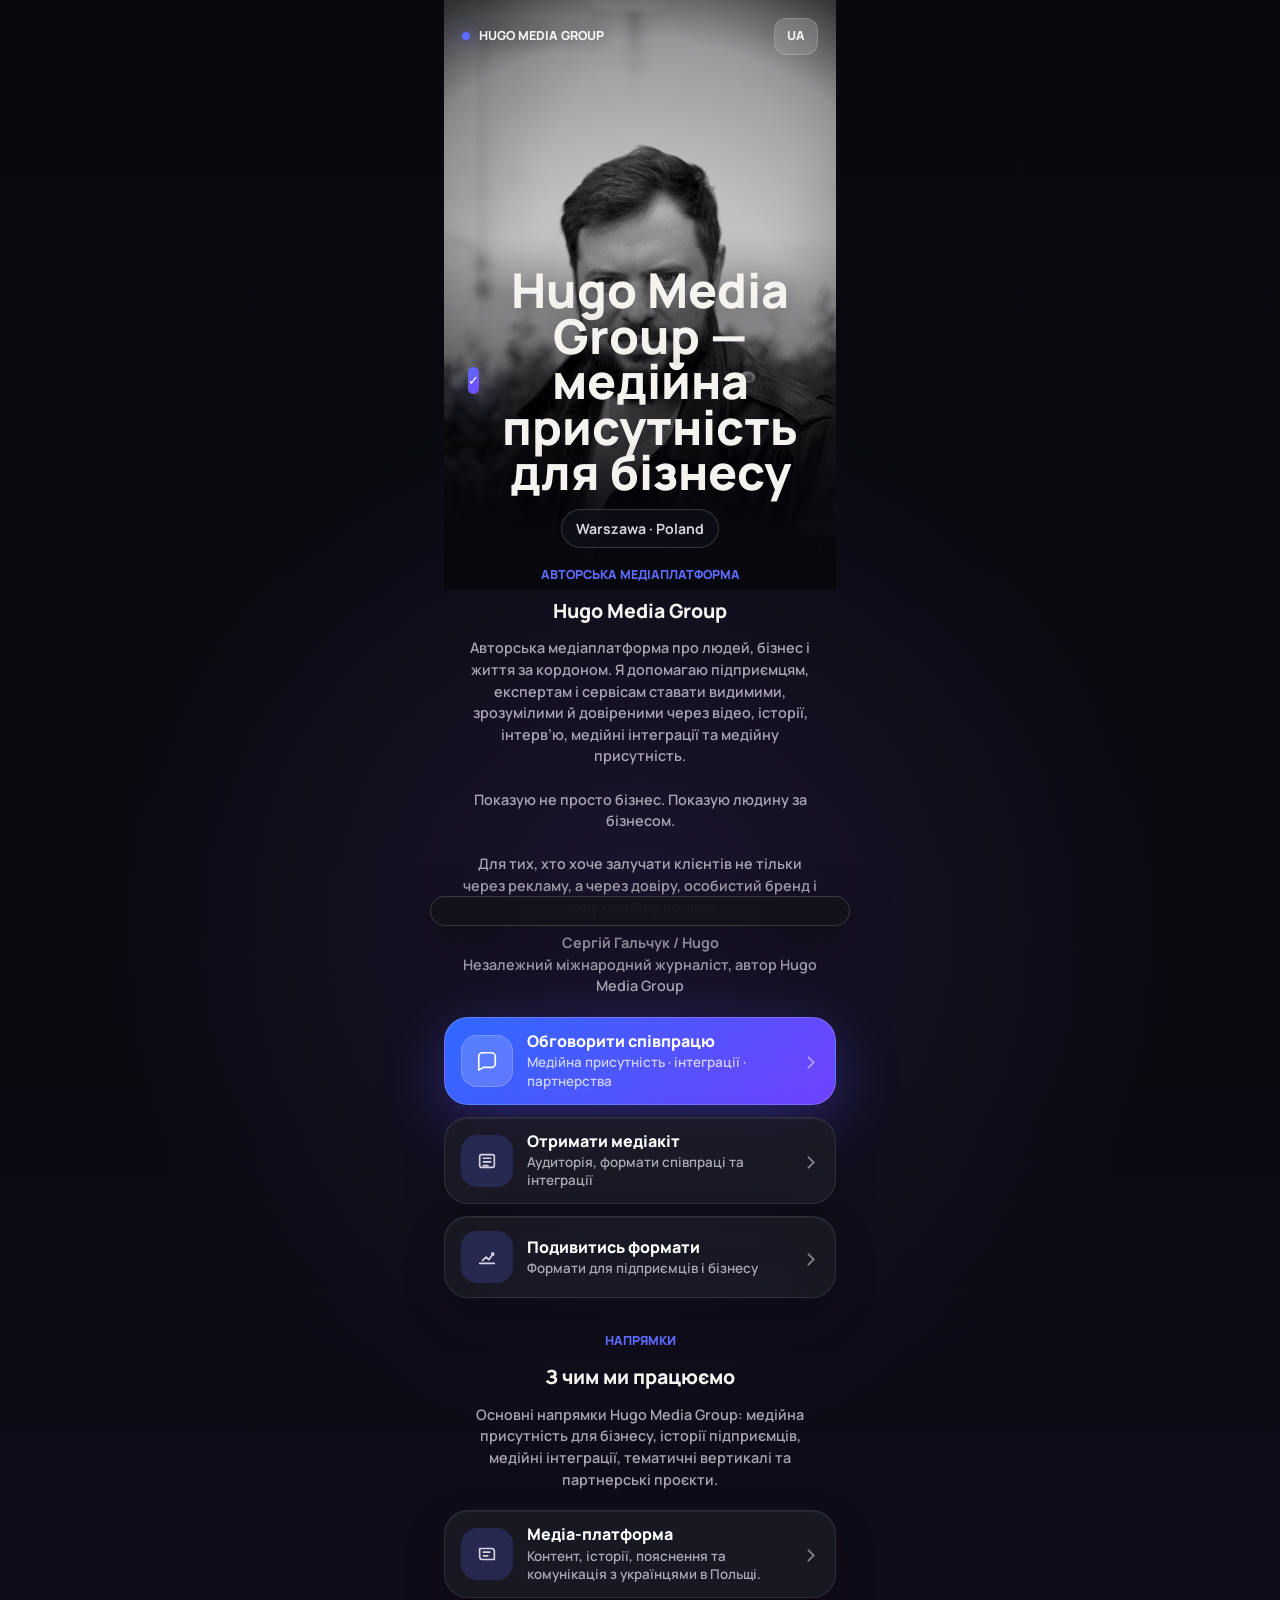
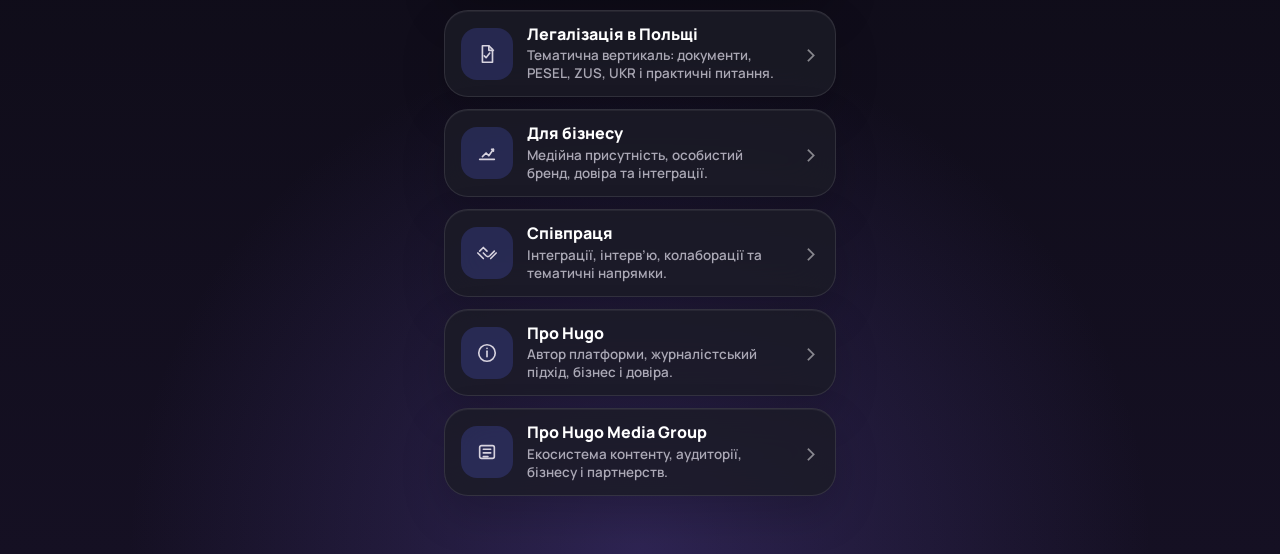
==== commit ab37ac7c: "Polish homepage SEO and media positioning" ====
--- a/index.html
+++ b/index.html
@@ -2,13 +2,14 @@
 <html lang="uk">
 <head>
   <meta charset="utf-8"><meta name="viewport" content="width=device-width, initial-scale=1">
-  <title>Hugo Media Group — медійна присутність для підприємців і брендів</title>
-  <meta name="description" content="Hugo Media Group — авторська медіаплатформа незалежного міжнародного журналіста Сергія Гальчука / Hugo про людей, бізнес і життя за кордоном.">
-  <meta name="keywords" content="Hugo Media Group, Hugo, Сергій Гальчук, незалежний міжнародний журналіст, медійна платформа, реклама для бізнесу, особистий бренд, українці в Польщі, Варшава">
+  <title>Hugo Media Group — медійна присутність для бізнесу</title>
+  <meta name="description" content="Авторська медіаплатформа незалежного міжнародного журналіста Сергія Гальчука / Hugo. Медійна присутність, історії підприємців, рекламні інтеграції та формати співпраці для бізнесу.">
+  <meta name="keywords" content="Hugo Media Group, Hugo, Сергій Гальчук, незалежний міжнародний журналіст, медійна платформа, медійна присутність, формати співпраці, особистий бренд, українці в Польщі, Варшава">
   <meta name="author" content="Hugo Media Group"><meta name="robots" content="index, follow"><meta name="theme-color" content="#09090f"><link rel="canonical" href="https://hugosite-lac.vercel.app/">
   <link rel="preconnect" href="https://fonts.googleapis.com"><link rel="preconnect" href="https://fonts.gstatic.com" crossorigin><link href="https://fonts.googleapis.com/css2?family=Manrope:wght@400;500;600;700;800&display=swap" rel="stylesheet">
-  <meta property="og:locale" content="uk_UA"><meta property="og:type" content="website"><meta property="og:site_name" content="Hugo Media Group"><meta property="og:title" content="Hugo Media Group — медійна присутність для підприємців і брендів"><meta property="og:description" content="Авторська медіаплатформа незалежного міжнародного журналіста Сергія Гальчука / Hugo. Показуємо не просто бізнес. Показуємо людину за бізнесом."><meta property="og:url" content="https://hugosite-lac.vercel.app/"><meta property="og:image" content="https://hugosite-lac.vercel.app/hugo-hero.jpg"><meta property="og:image:secure_url" content="https://hugosite-lac.vercel.app/hugo-hero.jpg"><meta property="og:image:type" content="image/jpeg"><meta property="og:image:alt" content="Hugo - Hugo Media Group"><meta name="twitter:card" content="summary_large_image"><meta name="twitter:title" content="Hugo Media Group — медійна присутність для підприємців і брендів"><meta name="twitter:description" content="Показуємо не просто бізнес. Показуємо людину за бізнесом."><meta name="twitter:image" content="https://hugosite-lac.vercel.app/hugo-hero.jpg">
-  <link rel="preload" as="image" href="hugo-hero.jpg"><link rel="stylesheet" href="style.css?v=20260617-profile-restore-1"><link rel="stylesheet" href="brand-fixes.css?v=20260617-links-icons-1">
+  <meta property="og:locale" content="uk_UA"><meta property="og:type" content="website"><meta property="og:site_name" content="Hugo Media Group"><meta property="og:title" content="Hugo Media Group — медійна присутність для бізнесу"><meta property="og:description" content="Авторська медіаплатформа незалежного міжнародного журналіста Сергія Гальчука / Hugo. Показуємо не просто бізнес — показуємо людину за бізнесом."><meta property="og:url" content="https://hugosite-lac.vercel.app/"><meta property="og:image" content="https://hugosite-lac.vercel.app/hugo-hero.jpg"><meta property="og:image:secure_url" content="https://hugosite-lac.vercel.app/hugo-hero.jpg"><meta property="og:image:type" content="image/jpeg"><meta property="og:image:alt" content="Сергій Гальчук / Hugo — незалежний міжнародний журналіст і автор Hugo Media Group"><meta name="twitter:card" content="summary_large_image"><meta name="twitter:title" content="Hugo Media Group — медійна присутність для бізнесу"><meta name="twitter:description" content="Показуємо не просто бізнес — показуємо людину за бізнесом."><meta name="twitter:image" content="https://hugosite-lac.vercel.app/hugo-hero.jpg">
+  <link rel="preload" as="image" href="hugo-hero.jpg"><link rel="stylesheet" href="style.css?v=20260617-profile-restore-1"><link rel="stylesheet" href="brand-fixes.css?v=20260619-stats-full-1">
+  <script type="application/ld+json">{"@context":"https://schema.org","@graph":[{"@type":"Person","name":"Сергій Гальчук","alternateName":"Hugo","jobTitle":"Незалежний міжнародний журналіст, автор Hugo Media Group","description":"Незалежний міжнародний журналіст, блогер, підприємець і автор медіаплатформи Hugo Media Group.","url":"https://hugosite-lac.vercel.app/"},{"@type":"Organization","name":"Hugo Media Group","description":"Авторська медіаплатформа про людей, бізнес і життя за кордоном.","url":"https://hugosite-lac.vercel.app/"},{"@type":"WebSite","name":"Hugo Media Group","url":"https://hugosite-lac.vercel.app/"}]}</script>
 </head>
-<body><main class="profile-shell" aria-label="Hugo Media Group profile hub"><section class="hero-card" aria-labelledby="hero-title"><div class="hero-photo"><img src="hugo-hero.jpg" alt="Hugo - засновник Hugo Media Group" width="1365" height="2048"><header class="hero-top"><a class="brand" href="index.html" aria-label="Hugo Media Group"><span></span>Hugo Media Group</a><span class="lang">UA</span></header><div class="hero-identity"><div class="name-row"><span class="verified" aria-label="Підтверджено">✓</span><h1 id="hero-title">Hugo</h1></div><p class="location">Warszawa · Poland</p></div></div></section><section class="intro" aria-label="Hugo Media Group description"><p class="kicker">Авторська медіаплатформа</p><h2>Hugo Media Group</h2><p class="lead">Авторська медіаплатформа про людей, бізнес і життя за кордоном. Я допомагаю підприємцям, експертам і сервісам ставати видимими, зрозумілими й довіреними через відео, історії, інтерв’ю, рекламні інтеграції та медійну присутність.<br><br>Показую не просто бізнес. Показую людину за бізнесом.<br><br>Для тих, хто хоче залучати клієнтів не тільки через рекламу, а через довіру, особистий бренд і живу медійну подачу.</p><p class="lead"><strong>Сергій Гальчук / Hugo</strong><br>Незалежний міжнародний журналіст, автор Hugo Media Group</p></section><section class="action-list" aria-label="Основні дії"><a class="action-card action-primary" href="https://t.me/Hugo_media" target="_blank" rel="noopener noreferrer"><span class="action-icon"><svg viewBox="0 0 24 24"><path d="M21 15a4 4 0 0 1-4 4H8l-5 3V7a4 4 0 0 1 4-4h10a4 4 0 0 1 4 4z"/></svg></span><span class="action-copy"><strong>Обговорити співпрацю</strong><small>Медійна присутність · інтеграції · партнерства</small></span><span class="action-arrow">›</span></a><a class="action-card" href="media-kit.html"><span class="action-icon"><svg viewBox="0 0 24 24"><rect x="4" y="5" width="16" height="14" rx="2"/><path d="M8 9h8"/><path d="M8 13h8"/><path d="M8 17h5"/></svg></span><span class="action-copy"><strong>Отримати медіакіт</strong><small>Аудиторія, формати і пакети реклами</small></span><span class="action-arrow">›</span></a><a class="action-card" href="business.html"><span class="action-icon"><svg viewBox="0 0 24 24"><path d="M4 19h16"/><path d="M7 16l4-4 3 3 5-7"/><path d="M17 8h2v2"/></svg></span><span class="action-copy"><strong>Подивитись формати</strong><small>Пакети для підприємців і бізнесу</small></span><span class="action-arrow">›</span></a></section><section class="work-section" id="services" aria-labelledby="work-title"><p class="kicker">Напрямки</p><h2 id="work-title">З чим ми працюємо</h2><p class="section-subtitle">Основні напрямки Hugo Media Group: медійна присутність для бізнесу, історії підприємців, рекламні інтеграції, тематичні вертикалі та партнерські проєкти.</p><div class="service-stack"><a class="action-card" href="media.html"><span class="action-icon"><svg viewBox="0 0 24 24"><path d="M4 6h13a3 3 0 0 1 3 3v9H7a3 3 0 0 1-3-3z"/><path d="M8 10h7"/><path d="M8 14h5"/></svg></span><span class="action-copy"><strong>Медіа-платформа</strong><small>Контент, історії, пояснення та комунікація з українцями в Польщі.</small></span><span class="action-arrow">›</span></a><a class="action-card" href="legalization.html"><span class="action-icon"><svg viewBox="0 0 24 24"><path d="M7 3h7l4 4v14H7z"/><path d="M14 3v5h5"/><path d="M9 14l2 2 4-5"/></svg></span><span class="action-copy"><strong>Легалізація в Польщі</strong><small>Тематична вертикаль: документи, PESEL, ZUS, UKR і практичні питання.</small></span><span class="action-arrow">›</span></a><a class="action-card" href="business.html"><span class="action-icon"><svg viewBox="0 0 24 24"><path d="M4 19h16"/><path d="M7 16l4-4 3 3 5-7"/><path d="M17 8h2v2"/></svg></span><span class="action-copy"><strong>Для бізнесу</strong><small>Медійна присутність, особистий бренд, реклама та інтеграції.</small></span><span class="action-arrow">›</span></a><a class="action-card" href="partners.html"><span class="action-icon"><svg viewBox="0 0 24 24"><path d="M8 12l3 3a3 3 0 0 0 4 0l5-5"/><path d="M4 10l4-4 4 4"/><path d="M2 12l6 6"/><path d="M16 18l6-6"/></svg></span><span class="action-copy"><strong>Співпраця</strong><small>Інтеграції, інтерв’ю, колаборації та тематичні напрямки.</small></span><span class="action-arrow">›</span></a><a class="action-card" href="about.html"><span class="action-icon"><svg viewBox="0 0 24 24"><circle cx="12" cy="12" r="9"/><path d="M12 10v6"/><path d="M12 7h.01"/></svg></span><span class="action-copy"><strong>Про Hugo</strong><small>Автор платформи, журналістський підхід, бізнес і довіра.</small></span><span class="action-arrow">›</span></a><a class="action-card" href="platform.html"><span class="action-icon"><svg viewBox="0 0 24 24"><rect x="4" y="5" width="16" height="14" rx="2"/><path d="M8 9h8"/><path d="M8 13h8"/><path d="M8 17h5"/></svg></span><span class="action-copy"><strong>Про Hugo Media Group</strong><small>Екосистема контенту, аудиторії, бізнесу і партнерств.</small></span><span class="action-arrow">›</span></a></div></section></main><div class="toast" role="status" aria-live="polite"></div><script src="script.js?v=20260619-journalist-final-1"></script></body>
+<body><main class="profile-shell" aria-label="Hugo Media Group profile hub"><section class="hero-card" aria-labelledby="hero-title"><div class="hero-photo"><img src="hugo-hero.jpg" alt="Сергій Гальчук / Hugo — незалежний міжнародний журналіст і автор Hugo Media Group" width="1365" height="2048"><header class="hero-top"><a class="brand" href="index.html" aria-label="Hugo Media Group"><span></span>Hugo Media Group</a><span class="lang">UA</span></header><div class="hero-identity"><div class="name-row"><span class="verified" aria-label="Підтверджено">✓</span><h1 id="hero-title">Hugo Media Group — медійна присутність для бізнесу</h1></div><p class="location">Warszawa · Poland</p></div></div></section><section class="intro" aria-label="Hugo Media Group description"><p class="kicker">Авторська медіаплатформа</p><h2>Hugo Media Group</h2><p class="lead">Авторська медіаплатформа про людей, бізнес і життя за кордоном. Я допомагаю підприємцям, експертам і сервісам ставати видимими, зрозумілими й довіреними через відео, історії, інтерв’ю, медійні інтеграції та медійну присутність.<br><br>Показую не просто бізнес. Показую людину за бізнесом.<br><br>Для тих, хто хоче залучати клієнтів не тільки через рекламу, а через довіру, особистий бренд і живу медійну подачу.</p><p class="lead"><strong>Сергій Гальчук / Hugo</strong><br>Незалежний міжнародний журналіст, автор Hugo Media Group</p></section><section class="action-list" aria-label="Основні дії"><a class="action-card action-primary" href="https://t.me/Hugo_media" target="_blank" rel="noopener noreferrer"><span class="action-icon"><svg viewBox="0 0 24 24"><path d="M21 15a4 4 0 0 1-4 4H8l-5 3V7a4 4 0 0 1 4-4h10a4 4 0 0 1 4 4z"/></svg></span><span class="action-copy"><strong>Обговорити співпрацю</strong><small>Медійна присутність · інтеграції · партнерства</small></span><span class="action-arrow">›</span></a><a class="action-card" href="media-kit.html"><span class="action-icon"><svg viewBox="0 0 24 24"><rect x="4" y="5" width="16" height="14" rx="2"/><path d="M8 9h8"/><path d="M8 13h8"/><path d="M8 17h5"/></svg></span><span class="action-copy"><strong>Отримати медіакіт</strong><small>Аудиторія, формати співпраці та інтеграції</small></span><span class="action-arrow">›</span></a><a class="action-card" href="business.html"><span class="action-icon"><svg viewBox="0 0 24 24"><path d="M4 19h16"/><path d="M7 16l4-4 3 3 5-7"/><path d="M17 8h2v2"/></svg></span><span class="action-copy"><strong>Подивитись формати</strong><small>Формати для підприємців і бізнесу</small></span><span class="action-arrow">›</span></a></section><section class="work-section" id="services" aria-labelledby="work-title"><p class="kicker">Напрямки</p><h2 id="work-title">З чим ми працюємо</h2><p class="section-subtitle">Основні напрямки Hugo Media Group: медійна присутність для бізнесу, історії підприємців, медійні інтеграції, тематичні вертикалі та партнерські проєкти.</p><div class="service-stack"><a class="action-card" href="media.html"><span class="action-icon"><svg viewBox="0 0 24 24"><path d="M4 6h13a3 3 0 0 1 3 3v9H7a3 3 0 0 1-3-3z"/><path d="M8 10h7"/><path d="M8 14h5"/></svg></span><span class="action-copy"><strong>Медіа-платформа</strong><small>Контент, історії, пояснення та комунікація з українцями в Польщі.</small></span><span class="action-arrow">›</span></a><a class="action-card" href="legalization.html"><span class="action-icon"><svg viewBox="0 0 24 24"><path d="M7 3h7l4 4v14H7z"/><path d="M14 3v5h5"/><path d="M9 14l2 2 4-5"/></svg></span><span class="action-copy"><strong>Легалізація в Польщі</strong><small>Тематична вертикаль: документи, PESEL, ZUS, UKR і практичні питання.</small></span><span class="action-arrow">›</span></a><a class="action-card" href="business.html"><span class="action-icon"><svg viewBox="0 0 24 24"><path d="M4 19h16"/><path d="M7 16l4-4 3 3 5-7"/><path d="M17 8h2v2"/></svg></span><span class="action-copy"><strong>Для бізнесу</strong><small>Медійна присутність, особистий бренд, довіра та інтеграції.</small></span><span class="action-arrow">›</span></a><a class="action-card" href="partners.html"><span class="action-icon"><svg viewBox="0 0 24 24"><path d="M8 12l3 3a3 3 0 0 0 4 0l5-5"/><path d="M4 10l4-4 4 4"/><path d="M2 12l6 6"/><path d="M16 18l6-6"/></svg></span><span class="action-copy"><strong>Співпраця</strong><small>Інтеграції, інтерв’ю, колаборації та тематичні напрямки.</small></span><span class="action-arrow">›</span></a><a class="action-card" href="about.html"><span class="action-icon"><svg viewBox="0 0 24 24"><circle cx="12" cy="12" r="9"/><path d="M12 10v6"/><path d="M12 7h.01"/></svg></span><span class="action-copy"><strong>Про Hugo</strong><small>Автор платформи, журналістський підхід, бізнес і довіра.</small></span><span class="action-arrow">›</span></a><a class="action-card" href="platform.html"><span class="action-icon"><svg viewBox="0 0 24 24"><rect x="4" y="5" width="16" height="14" rx="2"/><path d="M8 9h8"/><path d="M8 13h8"/><path d="M8 17h5"/></svg></span><span class="action-copy"><strong>Про Hugo Media Group</strong><small>Екосистема контенту, аудиторії, бізнесу і партнерств.</small></span><span class="action-arrow">›</span></a></div></section></main><div class="toast" role="status" aria-live="polite"></div><script src="script.js?v=20260619-seo-polish-1"></script></body>
 </html>
--- a/brand-fixes.css
+++ b/brand-fixes.css
@@ -127,6 +127,12 @@
     rgba(9, 9, 15, 0.34) 100%);
 }
 
+.proof-card img {
+  object-fit: contain !important;
+  padding: 10px;
+  background: #f5f3f0;
+}
+
 @media (prefers-reduced-motion: reduce) {
   video[class*="bg"] {
     display: none;
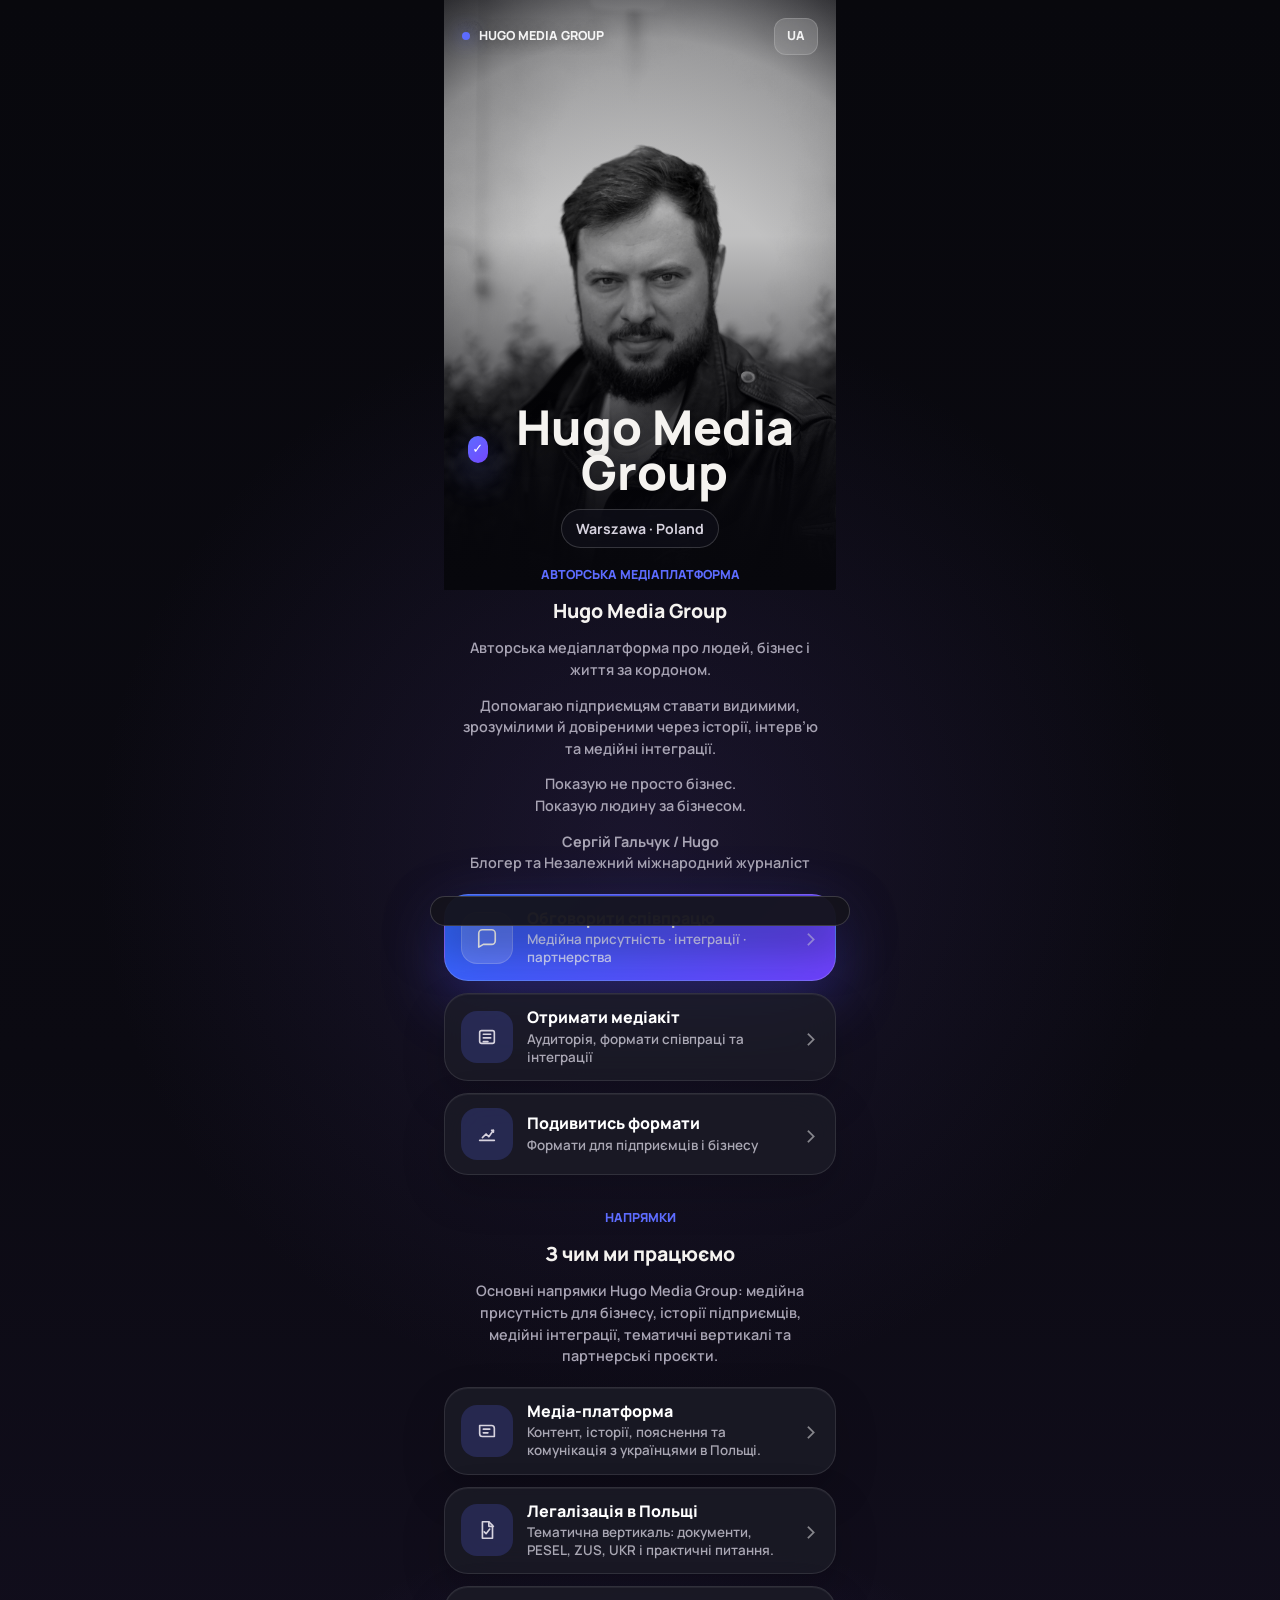
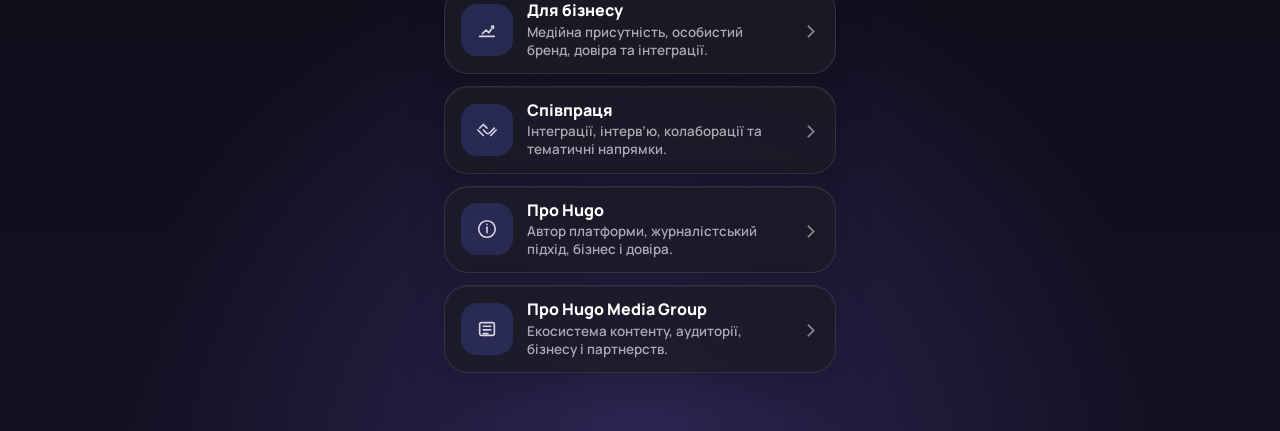
==== commit 644a6925: "Fix homepage hero photo and bio text" ====
--- a/index.html
+++ b/index.html
@@ -8,8 +8,8 @@
   <meta name="author" content="Hugo Media Group"><meta name="robots" content="index, follow"><meta name="theme-color" content="#09090f"><link rel="canonical" href="https://hugosite-lac.vercel.app/">
   <link rel="preconnect" href="https://fonts.googleapis.com"><link rel="preconnect" href="https://fonts.gstatic.com" crossorigin><link href="https://fonts.googleapis.com/css2?family=Manrope:wght@400;500;600;700;800&display=swap" rel="stylesheet">
   <meta property="og:locale" content="uk_UA"><meta property="og:type" content="website"><meta property="og:site_name" content="Hugo Media Group"><meta property="og:title" content="Hugo Media Group — медійна присутність для бізнесу"><meta property="og:description" content="Авторська медіаплатформа незалежного міжнародного журналіста Сергія Гальчука / Hugo. Показуємо не просто бізнес — показуємо людину за бізнесом."><meta property="og:url" content="https://hugosite-lac.vercel.app/"><meta property="og:image" content="https://hugosite-lac.vercel.app/hugo-hero.jpg"><meta property="og:image:secure_url" content="https://hugosite-lac.vercel.app/hugo-hero.jpg"><meta property="og:image:type" content="image/jpeg"><meta property="og:image:alt" content="Сергій Гальчук / Hugo — незалежний міжнародний журналіст і автор Hugo Media Group"><meta name="twitter:card" content="summary_large_image"><meta name="twitter:title" content="Hugo Media Group — медійна присутність для бізнесу"><meta name="twitter:description" content="Показуємо не просто бізнес — показуємо людину за бізнесом."><meta name="twitter:image" content="https://hugosite-lac.vercel.app/hugo-hero.jpg">
-  <link rel="preload" as="image" href="hugo-hero.jpg"><link rel="stylesheet" href="style.css?v=20260617-profile-restore-1"><link rel="stylesheet" href="brand-fixes.css?v=20260619-stats-full-1">
+  <link rel="preload" as="image" href="hugo-hero.jpg"><link rel="stylesheet" href="style.css?v=20260617-profile-restore-1"><link rel="stylesheet" href="brand-fixes.css?v=20260619-home-hero-1">
   <script type="application/ld+json">{"@context":"https://schema.org","@graph":[{"@type":"Person","name":"Сергій Гальчук","alternateName":"Hugo","jobTitle":"Незалежний міжнародний журналіст, автор Hugo Media Group","description":"Незалежний міжнародний журналіст, блогер, підприємець і автор медіаплатформи Hugo Media Group.","url":"https://hugosite-lac.vercel.app/"},{"@type":"Organization","name":"Hugo Media Group","description":"Авторська медіаплатформа про людей, бізнес і життя за кордоном.","url":"https://hugosite-lac.vercel.app/"},{"@type":"WebSite","name":"Hugo Media Group","url":"https://hugosite-lac.vercel.app/"}]}</script>
 </head>
-<body><main class="profile-shell" aria-label="Hugo Media Group profile hub"><section class="hero-card" aria-labelledby="hero-title"><div class="hero-photo"><img src="hugo-hero.jpg" alt="Сергій Гальчук / Hugo — незалежний міжнародний журналіст і автор Hugo Media Group" width="1365" height="2048"><header class="hero-top"><a class="brand" href="index.html" aria-label="Hugo Media Group"><span></span>Hugo Media Group</a><span class="lang">UA</span></header><div class="hero-identity"><div class="name-row"><span class="verified" aria-label="Підтверджено">✓</span><h1 id="hero-title">Hugo Media Group — медійна присутність для бізнесу</h1></div><p class="location">Warszawa · Poland</p></div></div></section><section class="intro" aria-label="Hugo Media Group description"><p class="kicker">Авторська медіаплатформа</p><h2>Hugo Media Group</h2><p class="lead">Авторська медіаплатформа про людей, бізнес і життя за кордоном. Я допомагаю підприємцям, експертам і сервісам ставати видимими, зрозумілими й довіреними через відео, історії, інтерв’ю, медійні інтеграції та медійну присутність.<br><br>Показую не просто бізнес. Показую людину за бізнесом.<br><br>Для тих, хто хоче залучати клієнтів не тільки через рекламу, а через довіру, особистий бренд і живу медійну подачу.</p><p class="lead"><strong>Сергій Гальчук / Hugo</strong><br>Незалежний міжнародний журналіст, автор Hugo Media Group</p></section><section class="action-list" aria-label="Основні дії"><a class="action-card action-primary" href="https://t.me/Hugo_media" target="_blank" rel="noopener noreferrer"><span class="action-icon"><svg viewBox="0 0 24 24"><path d="M21 15a4 4 0 0 1-4 4H8l-5 3V7a4 4 0 0 1 4-4h10a4 4 0 0 1 4 4z"/></svg></span><span class="action-copy"><strong>Обговорити співпрацю</strong><small>Медійна присутність · інтеграції · партнерства</small></span><span class="action-arrow">›</span></a><a class="action-card" href="media-kit.html"><span class="action-icon"><svg viewBox="0 0 24 24"><rect x="4" y="5" width="16" height="14" rx="2"/><path d="M8 9h8"/><path d="M8 13h8"/><path d="M8 17h5"/></svg></span><span class="action-copy"><strong>Отримати медіакіт</strong><small>Аудиторія, формати співпраці та інтеграції</small></span><span class="action-arrow">›</span></a><a class="action-card" href="business.html"><span class="action-icon"><svg viewBox="0 0 24 24"><path d="M4 19h16"/><path d="M7 16l4-4 3 3 5-7"/><path d="M17 8h2v2"/></svg></span><span class="action-copy"><strong>Подивитись формати</strong><small>Формати для підприємців і бізнесу</small></span><span class="action-arrow">›</span></a></section><section class="work-section" id="services" aria-labelledby="work-title"><p class="kicker">Напрямки</p><h2 id="work-title">З чим ми працюємо</h2><p class="section-subtitle">Основні напрямки Hugo Media Group: медійна присутність для бізнесу, історії підприємців, медійні інтеграції, тематичні вертикалі та партнерські проєкти.</p><div class="service-stack"><a class="action-card" href="media.html"><span class="action-icon"><svg viewBox="0 0 24 24"><path d="M4 6h13a3 3 0 0 1 3 3v9H7a3 3 0 0 1-3-3z"/><path d="M8 10h7"/><path d="M8 14h5"/></svg></span><span class="action-copy"><strong>Медіа-платформа</strong><small>Контент, історії, пояснення та комунікація з українцями в Польщі.</small></span><span class="action-arrow">›</span></a><a class="action-card" href="legalization.html"><span class="action-icon"><svg viewBox="0 0 24 24"><path d="M7 3h7l4 4v14H7z"/><path d="M14 3v5h5"/><path d="M9 14l2 2 4-5"/></svg></span><span class="action-copy"><strong>Легалізація в Польщі</strong><small>Тематична вертикаль: документи, PESEL, ZUS, UKR і практичні питання.</small></span><span class="action-arrow">›</span></a><a class="action-card" href="business.html"><span class="action-icon"><svg viewBox="0 0 24 24"><path d="M4 19h16"/><path d="M7 16l4-4 3 3 5-7"/><path d="M17 8h2v2"/></svg></span><span class="action-copy"><strong>Для бізнесу</strong><small>Медійна присутність, особистий бренд, довіра та інтеграції.</small></span><span class="action-arrow">›</span></a><a class="action-card" href="partners.html"><span class="action-icon"><svg viewBox="0 0 24 24"><path d="M8 12l3 3a3 3 0 0 0 4 0l5-5"/><path d="M4 10l4-4 4 4"/><path d="M2 12l6 6"/><path d="M16 18l6-6"/></svg></span><span class="action-copy"><strong>Співпраця</strong><small>Інтеграції, інтерв’ю, колаборації та тематичні напрямки.</small></span><span class="action-arrow">›</span></a><a class="action-card" href="about.html"><span class="action-icon"><svg viewBox="0 0 24 24"><circle cx="12" cy="12" r="9"/><path d="M12 10v6"/><path d="M12 7h.01"/></svg></span><span class="action-copy"><strong>Про Hugo</strong><small>Автор платформи, журналістський підхід, бізнес і довіра.</small></span><span class="action-arrow">›</span></a><a class="action-card" href="platform.html"><span class="action-icon"><svg viewBox="0 0 24 24"><rect x="4" y="5" width="16" height="14" rx="2"/><path d="M8 9h8"/><path d="M8 13h8"/><path d="M8 17h5"/></svg></span><span class="action-copy"><strong>Про Hugo Media Group</strong><small>Екосистема контенту, аудиторії, бізнесу і партнерств.</small></span><span class="action-arrow">›</span></a></div></section></main><div class="toast" role="status" aria-live="polite"></div><script src="script.js?v=20260619-seo-polish-1"></script></body>
+<body><main class="profile-shell" aria-label="Hugo Media Group profile hub"><section class="hero-card" aria-labelledby="hero-title"><div class="hero-photo"><img src="hugo-hero.jpg" alt="Сергій Гальчук / Hugo — незалежний міжнародний журналіст і автор Hugo Media Group" width="1365" height="2048"><header class="hero-top"><a class="brand" href="index.html" aria-label="Hugo Media Group"><span></span>Hugo Media Group</a><span class="lang">UA</span></header><div class="hero-identity"><div class="name-row"><span class="verified" aria-label="Підтверджено">✓</span><h1 id="hero-title">Hugo Media Group</h1></div><p class="location">Warszawa · Poland</p></div></div></section><section class="intro" aria-label="Hugo Media Group description"><p class="kicker">Авторська медіаплатформа</p><h2>Hugo Media Group</h2><p class="lead">Авторська медіаплатформа про людей, бізнес і життя за кордоном.</p><p class="lead">Допомагаю підприємцям ставати видимими, зрозумілими й довіреними через історії, інтерв’ю та медійні інтеграції.</p><p class="lead">Показую не просто бізнес.<br>Показую людину за бізнесом.</p><p class="lead"><strong>Сергій Гальчук / Hugo</strong><br>Блогер та Незалежний міжнародний журналіст</p></section><section class="action-list" aria-label="Основні дії"><a class="action-card action-primary" href="https://t.me/Hugo_media" target="_blank" rel="noopener noreferrer"><span class="action-icon"><svg viewBox="0 0 24 24"><path d="M21 15a4 4 0 0 1-4 4H8l-5 3V7a4 4 0 0 1 4-4h10a4 4 0 0 1 4 4z"/></svg></span><span class="action-copy"><strong>Обговорити співпрацю</strong><small>Медійна присутність · інтеграції · партнерства</small></span><span class="action-arrow">›</span></a><a class="action-card" href="media-kit.html"><span class="action-icon"><svg viewBox="0 0 24 24"><rect x="4" y="5" width="16" height="14" rx="2"/><path d="M8 9h8"/><path d="M8 13h8"/><path d="M8 17h5"/></svg></span><span class="action-copy"><strong>Отримати медіакіт</strong><small>Аудиторія, формати співпраці та інтеграції</small></span><span class="action-arrow">›</span></a><a class="action-card" href="business.html"><span class="action-icon"><svg viewBox="0 0 24 24"><path d="M4 19h16"/><path d="M7 16l4-4 3 3 5-7"/><path d="M17 8h2v2"/></svg></span><span class="action-copy"><strong>Подивитись формати</strong><small>Формати для підприємців і бізнесу</small></span><span class="action-arrow">›</span></a></section><section class="work-section" id="services" aria-labelledby="work-title"><p class="kicker">Напрямки</p><h2 id="work-title">З чим ми працюємо</h2><p class="section-subtitle">Основні напрямки Hugo Media Group: медійна присутність для бізнесу, історії підприємців, медійні інтеграції, тематичні вертикалі та партнерські проєкти.</p><div class="service-stack"><a class="action-card" href="media.html"><span class="action-icon"><svg viewBox="0 0 24 24"><path d="M4 6h13a3 3 0 0 1 3 3v9H7a3 3 0 0 1-3-3z"/><path d="M8 10h7"/><path d="M8 14h5"/></svg></span><span class="action-copy"><strong>Медіа-платформа</strong><small>Контент, історії, пояснення та комунікація з українцями в Польщі.</small></span><span class="action-arrow">›</span></a><a class="action-card" href="legalization.html"><span class="action-icon"><svg viewBox="0 0 24 24"><path d="M7 3h7l4 4v14H7z"/><path d="M14 3v5h5"/><path d="M9 14l2 2 4-5"/></svg></span><span class="action-copy"><strong>Легалізація в Польщі</strong><small>Тематична вертикаль: документи, PESEL, ZUS, UKR і практичні питання.</small></span><span class="action-arrow">›</span></a><a class="action-card" href="business.html"><span class="action-icon"><svg viewBox="0 0 24 24"><path d="M4 19h16"/><path d="M7 16l4-4 3 3 5-7"/><path d="M17 8h2v2"/></svg></span><span class="action-copy"><strong>Для бізнесу</strong><small>Медійна присутність, особистий бренд, довіра та інтеграції.</small></span><span class="action-arrow">›</span></a><a class="action-card" href="partners.html"><span class="action-icon"><svg viewBox="0 0 24 24"><path d="M8 12l3 3a3 3 0 0 0 4 0l5-5"/><path d="M4 10l4-4 4 4"/><path d="M2 12l6 6"/><path d="M16 18l6-6"/></svg></span><span class="action-copy"><strong>Співпраця</strong><small>Інтеграції, інтерв’ю, колаборації та тематичні напрямки.</small></span><span class="action-arrow">›</span></a><a class="action-card" href="about.html"><span class="action-icon"><svg viewBox="0 0 24 24"><circle cx="12" cy="12" r="9"/><path d="M12 10v6"/><path d="M12 7h.01"/></svg></span><span class="action-copy"><strong>Про Hugo</strong><small>Автор платформи, журналістський підхід, бізнес і довіра.</small></span><span class="action-arrow">›</span></a><a class="action-card" href="platform.html"><span class="action-icon"><svg viewBox="0 0 24 24"><rect x="4" y="5" width="16" height="14" rx="2"/><path d="M8 9h8"/><path d="M8 13h8"/><path d="M8 17h5"/></svg></span><span class="action-copy"><strong>Про Hugo Media Group</strong><small>Екосистема контенту, аудиторії, бізнесу і партнерств.</small></span><span class="action-arrow">›</span></a></div></section></main><div class="toast" role="status" aria-live="polite"></div><script src="script.js?v=20260619-seo-polish-1"></script></body>
 </html>
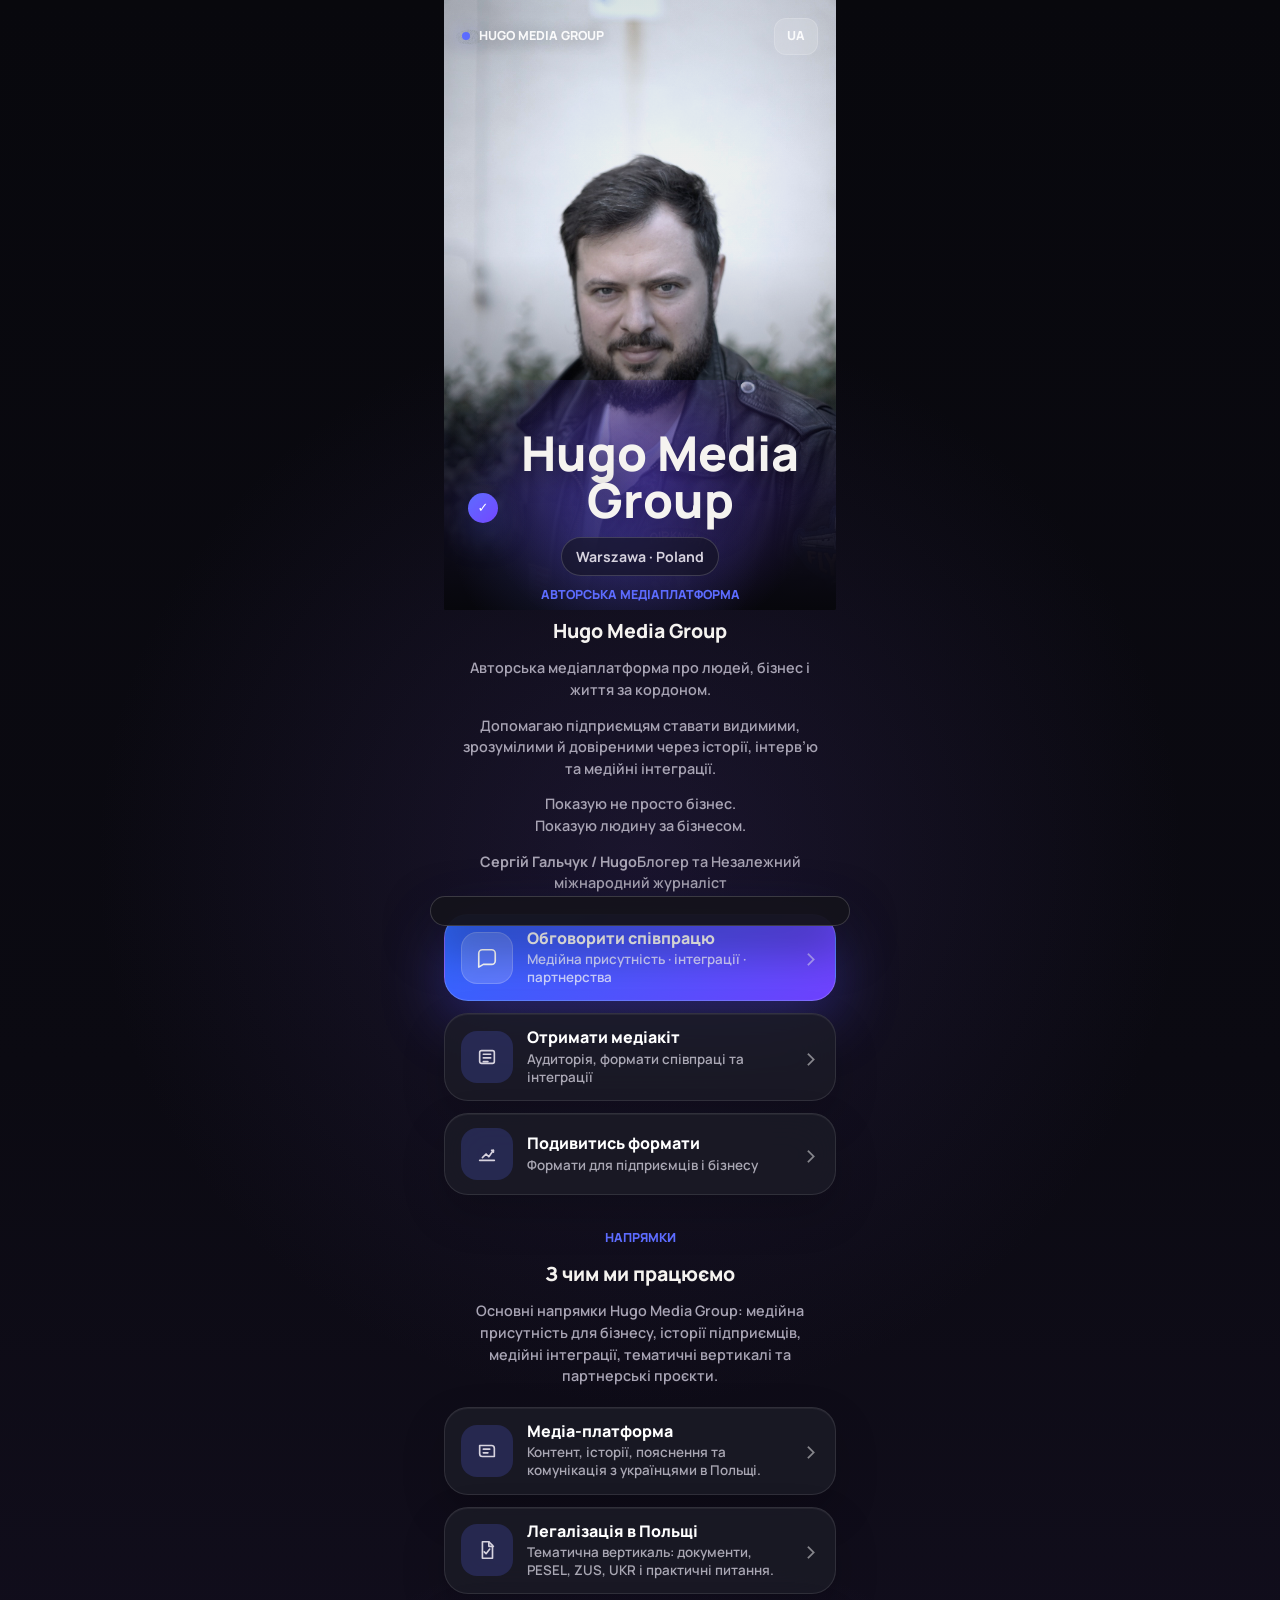
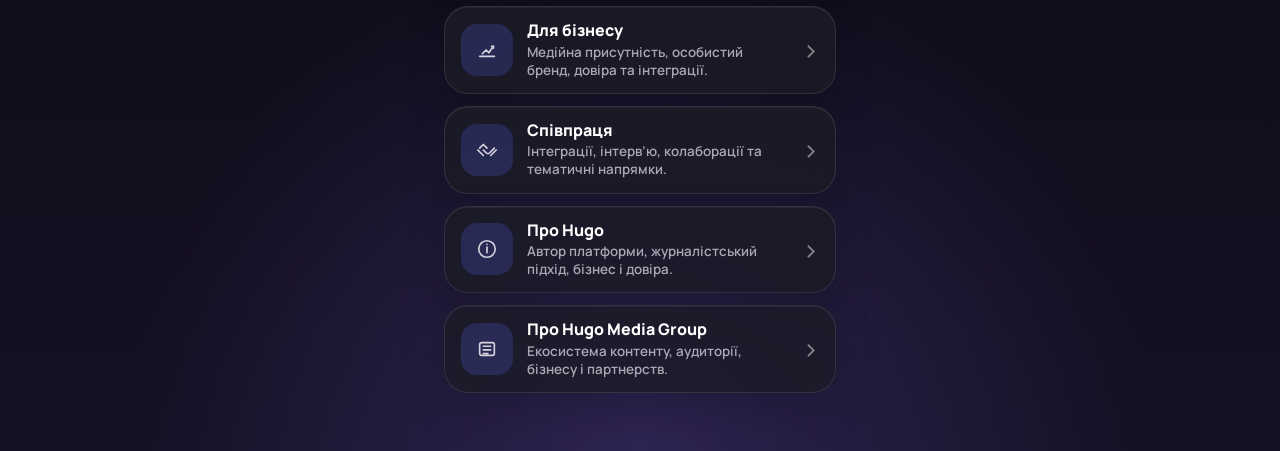
==== commit 8ca07d79: "Refine homepage bio grouping" ====
--- a/index.html
+++ b/index.html
@@ -8,8 +8,8 @@
   <meta name="author" content="Hugo Media Group"><meta name="robots" content="index, follow"><meta name="theme-color" content="#09090f"><link rel="canonical" href="https://hugosite-lac.vercel.app/">
   <link rel="preconnect" href="https://fonts.googleapis.com"><link rel="preconnect" href="https://fonts.gstatic.com" crossorigin><link href="https://fonts.googleapis.com/css2?family=Manrope:wght@400;500;600;700;800&display=swap" rel="stylesheet">
   <meta property="og:locale" content="uk_UA"><meta property="og:type" content="website"><meta property="og:site_name" content="Hugo Media Group"><meta property="og:title" content="Hugo Media Group — медійна присутність для бізнесу"><meta property="og:description" content="Авторська медіаплатформа незалежного міжнародного журналіста Сергія Гальчука / Hugo. Показуємо не просто бізнес — показуємо людину за бізнесом."><meta property="og:url" content="https://hugosite-lac.vercel.app/"><meta property="og:image" content="https://hugosite-lac.vercel.app/hugo-hero.jpg"><meta property="og:image:secure_url" content="https://hugosite-lac.vercel.app/hugo-hero.jpg"><meta property="og:image:type" content="image/jpeg"><meta property="og:image:alt" content="Сергій Гальчук / Hugo — незалежний міжнародний журналіст і автор Hugo Media Group"><meta name="twitter:card" content="summary_large_image"><meta name="twitter:title" content="Hugo Media Group — медійна присутність для бізнесу"><meta name="twitter:description" content="Показуємо не просто бізнес — показуємо людину за бізнесом."><meta name="twitter:image" content="https://hugosite-lac.vercel.app/hugo-hero.jpg">
-  <link rel="preload" as="image" href="hugo-hero.jpg"><link rel="stylesheet" href="style.css?v=20260617-profile-restore-1"><link rel="stylesheet" href="brand-fixes.css?v=20260619-home-hero-1">
+  <link rel="preload" as="image" href="hugo-hero.jpg"><link rel="stylesheet" href="style.css?v=20260617-profile-restore-1"><link rel="stylesheet" href="brand-fixes.css?v=20260619-bio-1">
   <script type="application/ld+json">{"@context":"https://schema.org","@graph":[{"@type":"Person","name":"Сергій Гальчук","alternateName":"Hugo","jobTitle":"Незалежний міжнародний журналіст, автор Hugo Media Group","description":"Незалежний міжнародний журналіст, блогер, підприємець і автор медіаплатформи Hugo Media Group.","url":"https://hugosite-lac.vercel.app/"},{"@type":"Organization","name":"Hugo Media Group","description":"Авторська медіаплатформа про людей, бізнес і життя за кордоном.","url":"https://hugosite-lac.vercel.app/"},{"@type":"WebSite","name":"Hugo Media Group","url":"https://hugosite-lac.vercel.app/"}]}</script>
 </head>
-<body><main class="profile-shell" aria-label="Hugo Media Group profile hub"><section class="hero-card" aria-labelledby="hero-title"><div class="hero-photo"><img src="hugo-hero.jpg" alt="Сергій Гальчук / Hugo — незалежний міжнародний журналіст і автор Hugo Media Group" width="1365" height="2048"><header class="hero-top"><a class="brand" href="index.html" aria-label="Hugo Media Group"><span></span>Hugo Media Group</a><span class="lang">UA</span></header><div class="hero-identity"><div class="name-row"><span class="verified" aria-label="Підтверджено">✓</span><h1 id="hero-title">Hugo Media Group</h1></div><p class="location">Warszawa · Poland</p></div></div></section><section class="intro" aria-label="Hugo Media Group description"><p class="kicker">Авторська медіаплатформа</p><h2>Hugo Media Group</h2><p class="lead">Авторська медіаплатформа про людей, бізнес і життя за кордоном.</p><p class="lead">Допомагаю підприємцям ставати видимими, зрозумілими й довіреними через історії, інтерв’ю та медійні інтеграції.</p><p class="lead">Показую не просто бізнес.<br>Показую людину за бізнесом.</p><p class="lead"><strong>Сергій Гальчук / Hugo</strong><br>Блогер та Незалежний міжнародний журналіст</p></section><section class="action-list" aria-label="Основні дії"><a class="action-card action-primary" href="https://t.me/Hugo_media" target="_blank" rel="noopener noreferrer"><span class="action-icon"><svg viewBox="0 0 24 24"><path d="M21 15a4 4 0 0 1-4 4H8l-5 3V7a4 4 0 0 1 4-4h10a4 4 0 0 1 4 4z"/></svg></span><span class="action-copy"><strong>Обговорити співпрацю</strong><small>Медійна присутність · інтеграції · партнерства</small></span><span class="action-arrow">›</span></a><a class="action-card" href="media-kit.html"><span class="action-icon"><svg viewBox="0 0 24 24"><rect x="4" y="5" width="16" height="14" rx="2"/><path d="M8 9h8"/><path d="M8 13h8"/><path d="M8 17h5"/></svg></span><span class="action-copy"><strong>Отримати медіакіт</strong><small>Аудиторія, формати співпраці та інтеграції</small></span><span class="action-arrow">›</span></a><a class="action-card" href="business.html"><span class="action-icon"><svg viewBox="0 0 24 24"><path d="M4 19h16"/><path d="M7 16l4-4 3 3 5-7"/><path d="M17 8h2v2"/></svg></span><span class="action-copy"><strong>Подивитись формати</strong><small>Формати для підприємців і бізнесу</small></span><span class="action-arrow">›</span></a></section><section class="work-section" id="services" aria-labelledby="work-title"><p class="kicker">Напрямки</p><h2 id="work-title">З чим ми працюємо</h2><p class="section-subtitle">Основні напрямки Hugo Media Group: медійна присутність для бізнесу, історії підприємців, медійні інтеграції, тематичні вертикалі та партнерські проєкти.</p><div class="service-stack"><a class="action-card" href="media.html"><span class="action-icon"><svg viewBox="0 0 24 24"><path d="M4 6h13a3 3 0 0 1 3 3v9H7a3 3 0 0 1-3-3z"/><path d="M8 10h7"/><path d="M8 14h5"/></svg></span><span class="action-copy"><strong>Медіа-платформа</strong><small>Контент, історії, пояснення та комунікація з українцями в Польщі.</small></span><span class="action-arrow">›</span></a><a class="action-card" href="legalization.html"><span class="action-icon"><svg viewBox="0 0 24 24"><path d="M7 3h7l4 4v14H7z"/><path d="M14 3v5h5"/><path d="M9 14l2 2 4-5"/></svg></span><span class="action-copy"><strong>Легалізація в Польщі</strong><small>Тематична вертикаль: документи, PESEL, ZUS, UKR і практичні питання.</small></span><span class="action-arrow">›</span></a><a class="action-card" href="business.html"><span class="action-icon"><svg viewBox="0 0 24 24"><path d="M4 19h16"/><path d="M7 16l4-4 3 3 5-7"/><path d="M17 8h2v2"/></svg></span><span class="action-copy"><strong>Для бізнесу</strong><small>Медійна присутність, особистий бренд, довіра та інтеграції.</small></span><span class="action-arrow">›</span></a><a class="action-card" href="partners.html"><span class="action-icon"><svg viewBox="0 0 24 24"><path d="M8 12l3 3a3 3 0 0 0 4 0l5-5"/><path d="M4 10l4-4 4 4"/><path d="M2 12l6 6"/><path d="M16 18l6-6"/></svg></span><span class="action-copy"><strong>Співпраця</strong><small>Інтеграції, інтерв’ю, колаборації та тематичні напрямки.</small></span><span class="action-arrow">›</span></a><a class="action-card" href="about.html"><span class="action-icon"><svg viewBox="0 0 24 24"><circle cx="12" cy="12" r="9"/><path d="M12 10v6"/><path d="M12 7h.01"/></svg></span><span class="action-copy"><strong>Про Hugo</strong><small>Автор платформи, журналістський підхід, бізнес і довіра.</small></span><span class="action-arrow">›</span></a><a class="action-card" href="platform.html"><span class="action-icon"><svg viewBox="0 0 24 24"><rect x="4" y="5" width="16" height="14" rx="2"/><path d="M8 9h8"/><path d="M8 13h8"/><path d="M8 17h5"/></svg></span><span class="action-copy"><strong>Про Hugo Media Group</strong><small>Екосистема контенту, аудиторії, бізнесу і партнерств.</small></span><span class="action-arrow">›</span></a></div></section></main><div class="toast" role="status" aria-live="polite"></div><script src="script.js?v=20260619-seo-polish-1"></script></body>
+<body><main class="profile-shell" aria-label="Hugo Media Group profile hub"><section class="hero-card" aria-labelledby="hero-title"><div class="hero-photo"><img src="hugo-hero.jpg" alt="Сергій Гальчук / Hugo — незалежний міжнародний журналіст і автор Hugo Media Group" width="1365" height="2048"><header class="hero-top"><a class="brand" href="index.html" aria-label="Hugo Media Group"><span></span>Hugo Media Group</a><span class="lang">UA</span></header><div class="hero-identity"><div class="name-row"><span class="verified" aria-label="Підтверджено">✓</span><h1 id="hero-title">Hugo Media Group</h1></div><p class="location">Warszawa · Poland</p></div></div></section><section class="intro" aria-label="Hugo Media Group description"><p class="kicker">Авторська медіаплатформа</p><h2>Hugo Media Group</h2><div class="bio-panel"><p class="lead bio-main">Авторська медіаплатформа про людей, бізнес і життя за кордоном.</p><p class="lead">Допомагаю підприємцям ставати видимими, зрозумілими й довіреними через історії, інтерв’ю та медійні інтеграції.</p><p class="lead bio-statement">Показую не просто бізнес.<br>Показую людину за бізнесом.</p><p class="lead bio-signature"><strong>Сергій Гальчук / Hugo</strong><span>Блогер та Незалежний міжнародний журналіст</span></p></div></section><section class="action-list" aria-label="Основні дії"><a class="action-card action-primary" href="https://t.me/Hugo_media" target="_blank" rel="noopener noreferrer"><span class="action-icon"><svg viewBox="0 0 24 24"><path d="M21 15a4 4 0 0 1-4 4H8l-5 3V7a4 4 0 0 1 4-4h10a4 4 0 0 1 4 4z"/></svg></span><span class="action-copy"><strong>Обговорити співпрацю</strong><small>Медійна присутність · інтеграції · партнерства</small></span><span class="action-arrow">›</span></a><a class="action-card" href="media-kit.html"><span class="action-icon"><svg viewBox="0 0 24 24"><rect x="4" y="5" width="16" height="14" rx="2"/><path d="M8 9h8"/><path d="M8 13h8"/><path d="M8 17h5"/></svg></span><span class="action-copy"><strong>Отримати медіакіт</strong><small>Аудиторія, формати співпраці та інтеграції</small></span><span class="action-arrow">›</span></a><a class="action-card" href="business.html"><span class="action-icon"><svg viewBox="0 0 24 24"><path d="M4 19h16"/><path d="M7 16l4-4 3 3 5-7"/><path d="M17 8h2v2"/></svg></span><span class="action-copy"><strong>Подивитись формати</strong><small>Формати для підприємців і бізнесу</small></span><span class="action-arrow">›</span></a></section><section class="work-section" id="services" aria-labelledby="work-title"><p class="kicker">Напрямки</p><h2 id="work-title">З чим ми працюємо</h2><p class="section-subtitle">Основні напрямки Hugo Media Group: медійна присутність для бізнесу, історії підприємців, медійні інтеграції, тематичні вертикалі та партнерські проєкти.</p><div class="service-stack"><a class="action-card" href="media.html"><span class="action-icon"><svg viewBox="0 0 24 24"><path d="M4 6h13a3 3 0 0 1 3 3v9H7a3 3 0 0 1-3-3z"/><path d="M8 10h7"/><path d="M8 14h5"/></svg></span><span class="action-copy"><strong>Медіа-платформа</strong><small>Контент, історії, пояснення та комунікація з українцями в Польщі.</small></span><span class="action-arrow">›</span></a><a class="action-card" href="legalization.html"><span class="action-icon"><svg viewBox="0 0 24 24"><path d="M7 3h7l4 4v14H7z"/><path d="M14 3v5h5"/><path d="M9 14l2 2 4-5"/></svg></span><span class="action-copy"><strong>Легалізація в Польщі</strong><small>Тематична вертикаль: документи, PESEL, ZUS, UKR і практичні питання.</small></span><span class="action-arrow">›</span></a><a class="action-card" href="business.html"><span class="action-icon"><svg viewBox="0 0 24 24"><path d="M4 19h16"/><path d="M7 16l4-4 3 3 5-7"/><path d="M17 8h2v2"/></svg></span><span class="action-copy"><strong>Для бізнесу</strong><small>Медійна присутність, особистий бренд, довіра та інтеграції.</small></span><span class="action-arrow">›</span></a><a class="action-card" href="partners.html"><span class="action-icon"><svg viewBox="0 0 24 24"><path d="M8 12l3 3a3 3 0 0 0 4 0l5-5"/><path d="M4 10l4-4 4 4"/><path d="M2 12l6 6"/><path d="M16 18l6-6"/></svg></span><span class="action-copy"><strong>Співпраця</strong><small>Інтеграції, інтерв’ю, колаборації та тематичні напрямки.</small></span><span class="action-arrow">›</span></a><a class="action-card" href="about.html"><span class="action-icon"><svg viewBox="0 0 24 24"><circle cx="12" cy="12" r="9"/><path d="M12 10v6"/><path d="M12 7h.01"/></svg></span><span class="action-copy"><strong>Про Hugo</strong><small>Автор платформи, журналістський підхід, бізнес і довіра.</small></span><span class="action-arrow">›</span></a><a class="action-card" href="platform.html"><span class="action-icon"><svg viewBox="0 0 24 24"><rect x="4" y="5" width="16" height="14" rx="2"/><path d="M8 9h8"/><path d="M8 13h8"/><path d="M8 17h5"/></svg></span><span class="action-copy"><strong>Про Hugo Media Group</strong><small>Екосистема контенту, аудиторії, бізнесу і партнерств.</small></span><span class="action-arrow">›</span></a></div></section></main><div class="toast" role="status" aria-live="polite"></div><script src="script.js?v=20260619-seo-polish-1"></script></body>
 </html>
--- a/brand-fixes.css
+++ b/brand-fixes.css
@@ -39,6 +39,62 @@
   filter: grayscale(1) contrast(1.08);
 }
 
+.verified {
+  width: 30px !important;
+  min-width: 30px !important;
+  max-width: 30px !important;
+  height: 30px !important;
+  min-height: 30px !important;
+  max-height: 30px !important;
+  aspect-ratio: 1 / 1;
+  display: inline-flex !important;
+  align-items: center;
+  justify-content: center;
+  flex: 0 0 30px;
+  padding: 0 !important;
+  border-radius: 50% !important;
+  line-height: 1;
+}
+
+body:not([data-page]) .hero-photo {
+  height: 610px;
+}
+
+body:not([data-page]) .hero-photo img {
+  object-position: 54% 0%;
+  filter: saturate(1.08) contrast(1.06) brightness(0.96);
+  transform: scale(1.01);
+}
+
+body:not([data-page]) .hero-photo::before {
+  background:
+    linear-gradient(180deg, rgba(7, 7, 12, 0.03) 0%, rgba(7, 7, 12, 0.02) 42%, rgba(7, 7, 12, 0.36) 73%, rgba(7, 7, 12, 0.88) 100%),
+    radial-gradient(circle at 50% 46%, transparent 0, transparent 12rem, rgba(7, 7, 12, 0.08) 21rem, rgba(7, 7, 12, 0.38) 100%);
+}
+
+body:not([data-page]) .hero-photo::after {
+  height: 230px;
+  background:
+    radial-gradient(circle at 52% 40%, rgba(116, 71, 255, 0.34), transparent 11rem),
+    radial-gradient(circle at 42% 62%, rgba(93, 108, 255, 0.26), transparent 10rem),
+    linear-gradient(180deg, rgba(7, 7, 12, 0) 0%, rgba(24, 18, 50, 0.58) 48%, var(--bg) 100%);
+}
+
+body:not([data-page]) .hero-identity {
+  bottom: 34px;
+}
+
+body:not([data-page]) .name-row {
+  max-width: 360px;
+  align-items: flex-end;
+}
+
+body:not([data-page]) h1 {
+  max-width: 320px;
+  font-size: clamp(2.35rem, 10vw, 3rem);
+  line-height: 0.98;
+}
+
 .video-page,
 .split-page {
   position: relative;
@@ -69,7 +125,9 @@
 }
 
 body[data-page="business"] .bg-video-overlay {
-  background: rgba(9, 9, 15, 0.72);
+  background:
+    radial-gradient(circle at 50% 70%, rgba(116, 71, 255, 0.22), transparent 26rem),
+    rgba(9, 9, 15, 0.7);
 }
 
 .split-bg {
@@ -86,11 +144,14 @@
   bottom: 0;
   left: 0;
   width: 50%;
-  background-color: #f5f3f0;
-  background-image: var(--brand-logo-bg);
+  background-color: #09090f;
+  background-image:
+    linear-gradient(90deg, rgba(9, 9, 15, 0.18), rgba(9, 9, 15, 0.44)),
+    var(--brand-logo-bg);
   background-position: center;
-  background-size: min(78%, 620px) auto;
+  background-size: min(82%, 660px) auto;
   background-repeat: no-repeat;
+  filter: saturate(0.9) contrast(1.08) brightness(0.82);
 }
 
 .split-bg__video {
@@ -101,7 +162,7 @@
   width: 50%;
   height: 100%;
   object-fit: cover;
-  filter: grayscale(0.35) contrast(1.08) brightness(1.08);
+  filter: saturate(0.92) contrast(1.08) brightness(0.78);
 }
 
 .split-bg__blend {
@@ -109,22 +170,21 @@
   inset: 0;
   pointer-events: none;
   background: linear-gradient(90deg,
-    rgba(9, 9, 15, 0) 0%,
-    rgba(9, 9, 15, 0) 41%,
-    rgba(9, 9, 15, 0.55) 49%,
-    rgba(9, 9, 15, 0.24) 57%,
-    rgba(9, 9, 15, 0) 66%);
+    rgba(9, 9, 15, 0.3) 0%,
+    rgba(9, 9, 15, 0.18) 35%,
+    rgba(9, 9, 15, 0.7) 49%,
+    rgba(9, 9, 15, 0.48) 58%,
+    rgba(9, 9, 15, 0.28) 100%);
 }
 
 .split-bg__tint {
   position: absolute;
   inset: 0;
   pointer-events: none;
-  background: linear-gradient(90deg,
-    rgba(9, 9, 15, 0.2) 0%,
-    rgba(9, 9, 15, 0.16) 38%,
-    rgba(9, 9, 15, 0.26) 52%,
-    rgba(9, 9, 15, 0.34) 100%);
+  background:
+    radial-gradient(circle at 52% 72%, rgba(116, 71, 255, 0.3), transparent 29rem),
+    radial-gradient(circle at 36% 42%, rgba(93, 108, 255, 0.14), transparent 24rem),
+    linear-gradient(180deg, rgba(9, 9, 15, 0.1) 0%, rgba(9, 9, 15, 0.52) 100%);
 }
 
 .proof-card img {
@@ -156,7 +216,7 @@
     left: 0;
     width: 100%;
     height: 50%;
-    background-size: min(72%, 520px) auto;
+    background-size: min(74%, 540px) auto;
   }
 
   .split-bg__video {
@@ -169,24 +229,46 @@
 
   .split-bg__blend {
     background: linear-gradient(180deg,
-      rgba(9, 9, 15, 0) 0%,
-      rgba(9, 9, 15, 0) 38%,
-      rgba(9, 9, 15, 0.5) 50%,
-      rgba(9, 9, 15, 0.16) 62%,
-      rgba(9, 9, 15, 0) 100%);
+      rgba(9, 9, 15, 0.22) 0%,
+      rgba(9, 9, 15, 0.18) 38%,
+      rgba(9, 9, 15, 0.68) 50%,
+      rgba(9, 9, 15, 0.32) 62%,
+      rgba(9, 9, 15, 0.2) 100%);
   }
 
   .split-bg__tint {
-    background: linear-gradient(180deg,
-      rgba(9, 9, 15, 0.26) 0%,
-      rgba(9, 9, 15, 0.32) 50%,
-      rgba(9, 9, 15, 0.14) 100%);
+    background:
+      radial-gradient(circle at 50% 52%, rgba(116, 71, 255, 0.28), transparent 22rem),
+      linear-gradient(180deg, rgba(9, 9, 15, 0.22) 0%, rgba(9, 9, 15, 0.42) 50%, rgba(9, 9, 15, 0.22) 100%);
   }
 }
 
 @media (max-width: 520px) {
+  body:not([data-page]) .hero-photo {
+    height: 590px;
+  }
+
+  body:not([data-page]) .hero-identity {
+    bottom: 30px;
+  }
+
+  body:not([data-page]) h1 {
+    max-width: 292px;
+    font-size: 2.38rem;
+  }
+
   .video-page .editorial-hero,
   .split-page .editorial-hero {
     padding-top: 155px;
   }
 }
+
+@media (max-width: 390px) {
+  body:not([data-page]) .hero-photo {
+    height: 560px;
+  }
+
+  body:not([data-page]) h1 {
+    font-size: 2.18rem;
+  }
+}
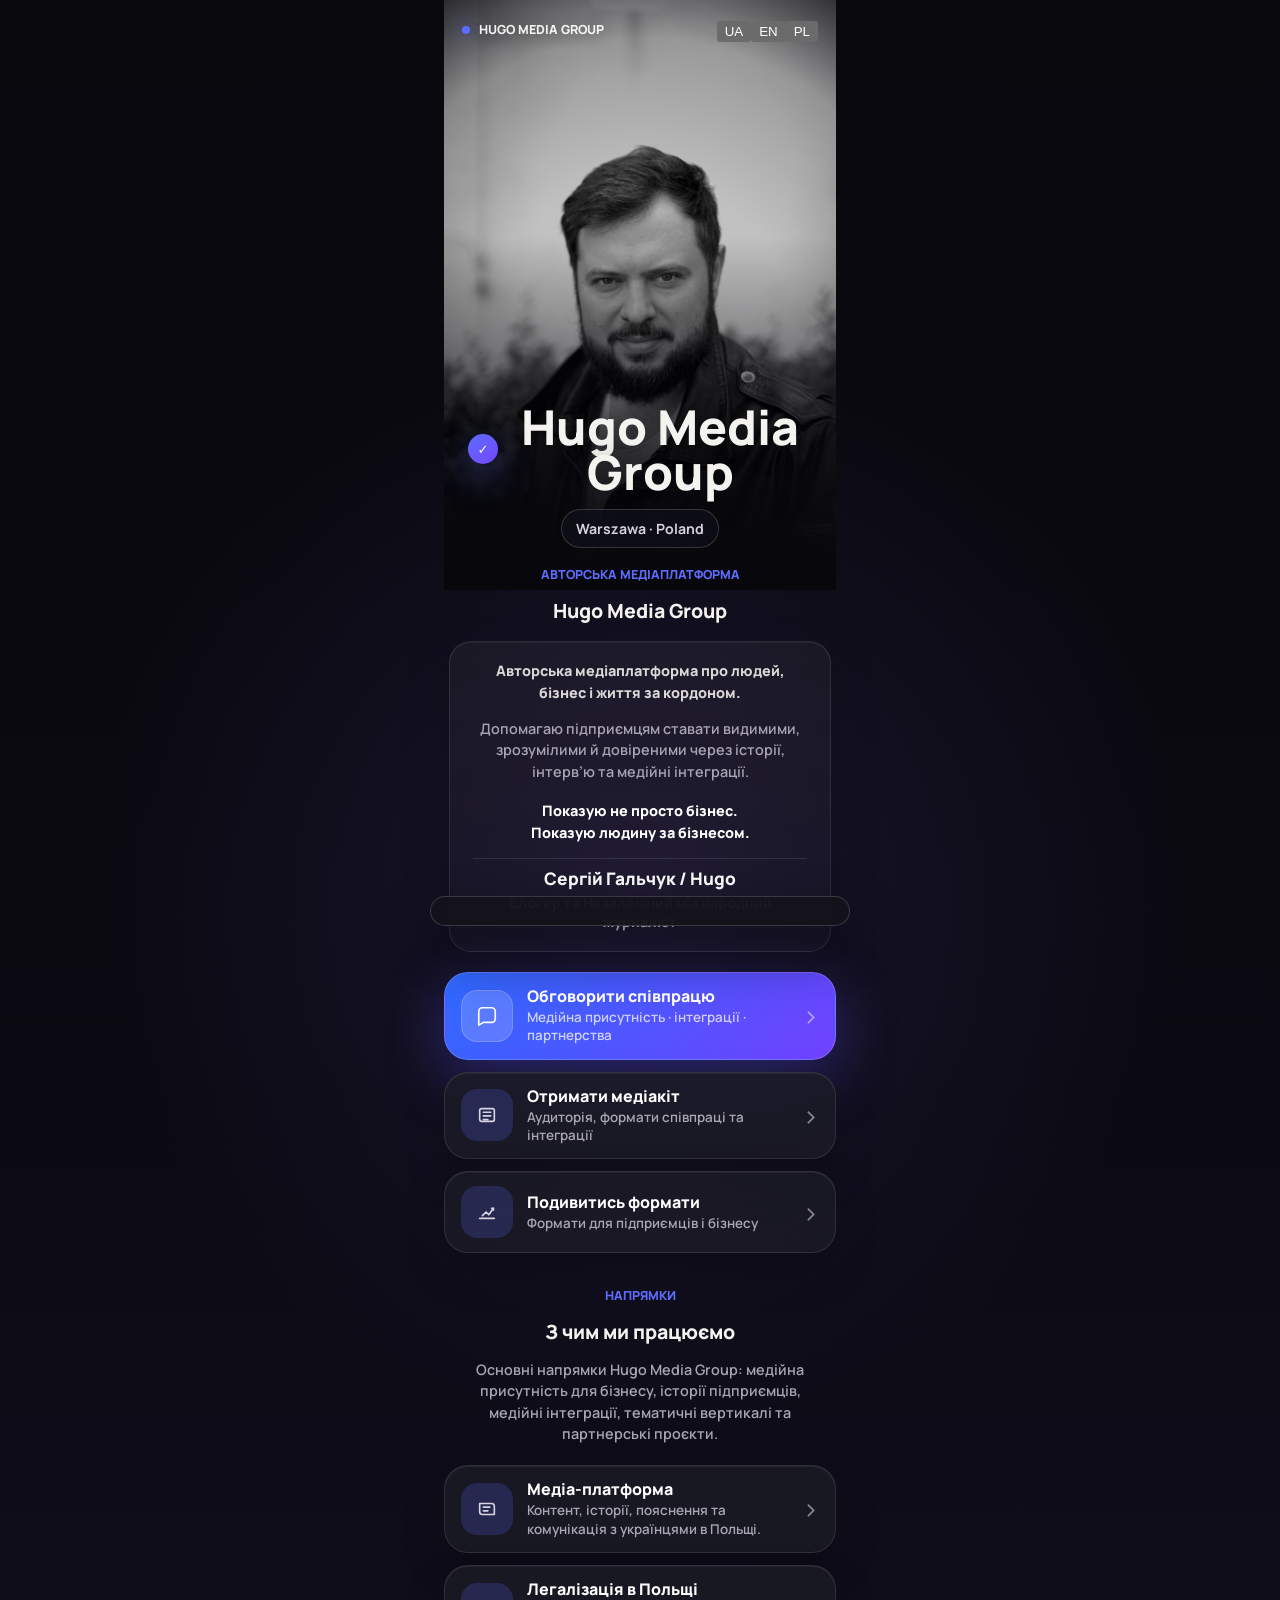
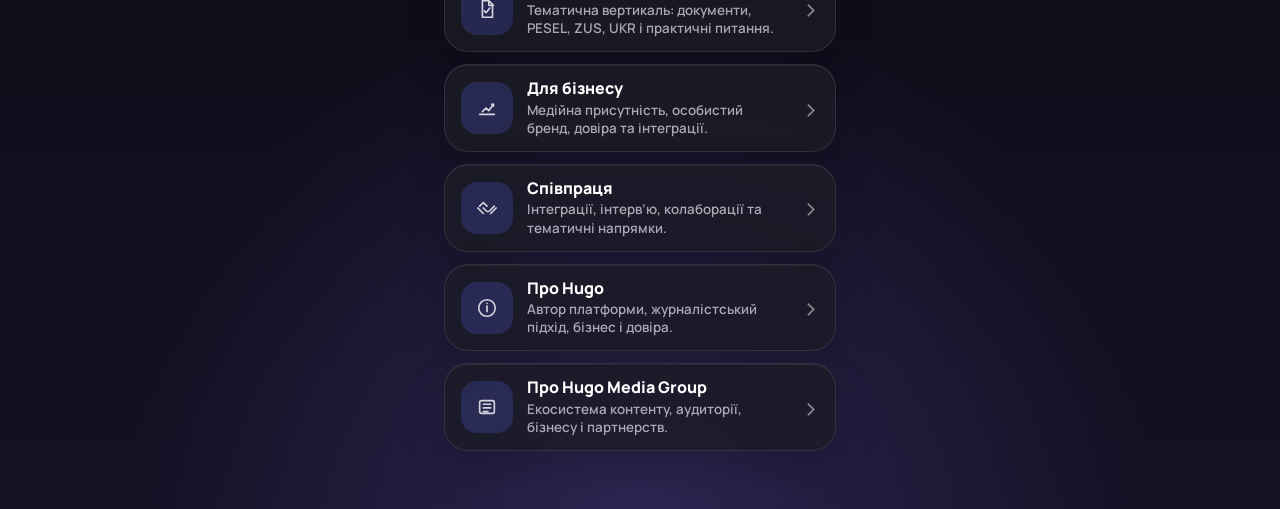
==== commit e6691630: "Add homepage multilingual content" ====
--- a/index.html
+++ b/index.html
@@ -8,8 +8,8 @@
   <meta name="author" content="Hugo Media Group"><meta name="robots" content="index, follow"><meta name="theme-color" content="#09090f"><link rel="canonical" href="https://hugosite-lac.vercel.app/">
   <link rel="preconnect" href="https://fonts.googleapis.com"><link rel="preconnect" href="https://fonts.gstatic.com" crossorigin><link href="https://fonts.googleapis.com/css2?family=Manrope:wght@400;500;600;700;800&display=swap" rel="stylesheet">
   <meta property="og:locale" content="uk_UA"><meta property="og:type" content="website"><meta property="og:site_name" content="Hugo Media Group"><meta property="og:title" content="Hugo Media Group — медійна присутність для бізнесу"><meta property="og:description" content="Авторська медіаплатформа незалежного міжнародного журналіста Сергія Гальчука / Hugo. Показуємо не просто бізнес — показуємо людину за бізнесом."><meta property="og:url" content="https://hugosite-lac.vercel.app/"><meta property="og:image" content="https://hugosite-lac.vercel.app/hugo-hero.jpg"><meta property="og:image:secure_url" content="https://hugosite-lac.vercel.app/hugo-hero.jpg"><meta property="og:image:type" content="image/jpeg"><meta property="og:image:alt" content="Сергій Гальчук / Hugo — незалежний міжнародний журналіст і автор Hugo Media Group"><meta name="twitter:card" content="summary_large_image"><meta name="twitter:title" content="Hugo Media Group — медійна присутність для бізнесу"><meta name="twitter:description" content="Показуємо не просто бізнес — показуємо людину за бізнесом."><meta name="twitter:image" content="https://hugosite-lac.vercel.app/hugo-hero.jpg">
-  <link rel="preload" as="image" href="hugo-hero.jpg"><link rel="stylesheet" href="style.css?v=20260617-profile-restore-1"><link rel="stylesheet" href="brand-fixes.css?v=20260619-bio-1">
+  <link rel="preload" as="image" href="hugo-hero.jpg"><link rel="stylesheet" href="style.css?v=20260617-profile-restore-1"><link rel="stylesheet" href="brand-fixes.css?v=20260619-i18n-1">
   <script type="application/ld+json">{"@context":"https://schema.org","@graph":[{"@type":"Person","name":"Сергій Гальчук","alternateName":"Hugo","jobTitle":"Незалежний міжнародний журналіст, автор Hugo Media Group","description":"Незалежний міжнародний журналіст, блогер, підприємець і автор медіаплатформи Hugo Media Group.","url":"https://hugosite-lac.vercel.app/"},{"@type":"Organization","name":"Hugo Media Group","description":"Авторська медіаплатформа про людей, бізнес і життя за кордоном.","url":"https://hugosite-lac.vercel.app/"},{"@type":"WebSite","name":"Hugo Media Group","url":"https://hugosite-lac.vercel.app/"}]}</script>
 </head>
-<body><main class="profile-shell" aria-label="Hugo Media Group profile hub"><section class="hero-card" aria-labelledby="hero-title"><div class="hero-photo"><img src="hugo-hero.jpg" alt="Сергій Гальчук / Hugo — незалежний міжнародний журналіст і автор Hugo Media Group" width="1365" height="2048"><header class="hero-top"><a class="brand" href="index.html" aria-label="Hugo Media Group"><span></span>Hugo Media Group</a><span class="lang">UA</span></header><div class="hero-identity"><div class="name-row"><span class="verified" aria-label="Підтверджено">✓</span><h1 id="hero-title">Hugo Media Group</h1></div><p class="location">Warszawa · Poland</p></div></div></section><section class="intro" aria-label="Hugo Media Group description"><p class="kicker">Авторська медіаплатформа</p><h2>Hugo Media Group</h2><div class="bio-panel"><p class="lead bio-main">Авторська медіаплатформа про людей, бізнес і життя за кордоном.</p><p class="lead">Допомагаю підприємцям ставати видимими, зрозумілими й довіреними через історії, інтерв’ю та медійні інтеграції.</p><p class="lead bio-statement">Показую не просто бізнес.<br>Показую людину за бізнесом.</p><p class="lead bio-signature"><strong>Сергій Гальчук / Hugo</strong><span>Блогер та Незалежний міжнародний журналіст</span></p></div></section><section class="action-list" aria-label="Основні дії"><a class="action-card action-primary" href="https://t.me/Hugo_media" target="_blank" rel="noopener noreferrer"><span class="action-icon"><svg viewBox="0 0 24 24"><path d="M21 15a4 4 0 0 1-4 4H8l-5 3V7a4 4 0 0 1 4-4h10a4 4 0 0 1 4 4z"/></svg></span><span class="action-copy"><strong>Обговорити співпрацю</strong><small>Медійна присутність · інтеграції · партнерства</small></span><span class="action-arrow">›</span></a><a class="action-card" href="media-kit.html"><span class="action-icon"><svg viewBox="0 0 24 24"><rect x="4" y="5" width="16" height="14" rx="2"/><path d="M8 9h8"/><path d="M8 13h8"/><path d="M8 17h5"/></svg></span><span class="action-copy"><strong>Отримати медіакіт</strong><small>Аудиторія, формати співпраці та інтеграції</small></span><span class="action-arrow">›</span></a><a class="action-card" href="business.html"><span class="action-icon"><svg viewBox="0 0 24 24"><path d="M4 19h16"/><path d="M7 16l4-4 3 3 5-7"/><path d="M17 8h2v2"/></svg></span><span class="action-copy"><strong>Подивитись формати</strong><small>Формати для підприємців і бізнесу</small></span><span class="action-arrow">›</span></a></section><section class="work-section" id="services" aria-labelledby="work-title"><p class="kicker">Напрямки</p><h2 id="work-title">З чим ми працюємо</h2><p class="section-subtitle">Основні напрямки Hugo Media Group: медійна присутність для бізнесу, історії підприємців, медійні інтеграції, тематичні вертикалі та партнерські проєкти.</p><div class="service-stack"><a class="action-card" href="media.html"><span class="action-icon"><svg viewBox="0 0 24 24"><path d="M4 6h13a3 3 0 0 1 3 3v9H7a3 3 0 0 1-3-3z"/><path d="M8 10h7"/><path d="M8 14h5"/></svg></span><span class="action-copy"><strong>Медіа-платформа</strong><small>Контент, історії, пояснення та комунікація з українцями в Польщі.</small></span><span class="action-arrow">›</span></a><a class="action-card" href="legalization.html"><span class="action-icon"><svg viewBox="0 0 24 24"><path d="M7 3h7l4 4v14H7z"/><path d="M14 3v5h5"/><path d="M9 14l2 2 4-5"/></svg></span><span class="action-copy"><strong>Легалізація в Польщі</strong><small>Тематична вертикаль: документи, PESEL, ZUS, UKR і практичні питання.</small></span><span class="action-arrow">›</span></a><a class="action-card" href="business.html"><span class="action-icon"><svg viewBox="0 0 24 24"><path d="M4 19h16"/><path d="M7 16l4-4 3 3 5-7"/><path d="M17 8h2v2"/></svg></span><span class="action-copy"><strong>Для бізнесу</strong><small>Медійна присутність, особистий бренд, довіра та інтеграції.</small></span><span class="action-arrow">›</span></a><a class="action-card" href="partners.html"><span class="action-icon"><svg viewBox="0 0 24 24"><path d="M8 12l3 3a3 3 0 0 0 4 0l5-5"/><path d="M4 10l4-4 4 4"/><path d="M2 12l6 6"/><path d="M16 18l6-6"/></svg></span><span class="action-copy"><strong>Співпраця</strong><small>Інтеграції, інтерв’ю, колаборації та тематичні напрямки.</small></span><span class="action-arrow">›</span></a><a class="action-card" href="about.html"><span class="action-icon"><svg viewBox="0 0 24 24"><circle cx="12" cy="12" r="9"/><path d="M12 10v6"/><path d="M12 7h.01"/></svg></span><span class="action-copy"><strong>Про Hugo</strong><small>Автор платформи, журналістський підхід, бізнес і довіра.</small></span><span class="action-arrow">›</span></a><a class="action-card" href="platform.html"><span class="action-icon"><svg viewBox="0 0 24 24"><rect x="4" y="5" width="16" height="14" rx="2"/><path d="M8 9h8"/><path d="M8 13h8"/><path d="M8 17h5"/></svg></span><span class="action-copy"><strong>Про Hugo Media Group</strong><small>Екосистема контенту, аудиторії, бізнесу і партнерств.</small></span><span class="action-arrow">›</span></a></div></section></main><div class="toast" role="status" aria-live="polite"></div><script src="script.js?v=20260619-seo-polish-1"></script></body>
+<body data-page="home"><main class="profile-shell" aria-label="Hugo Media Group profile hub"><section class="hero-card" aria-labelledby="hero-title"><div class="hero-photo"><img src="hugo-hero.jpg" alt="Сергій Гальчук / Hugo — незалежний міжнародний журналіст і автор Hugo Media Group" width="1365" height="2048"><header class="hero-top"><a class="brand" href="index.html" aria-label="Hugo Media Group"><span></span>Hugo Media Group</a><div class="language-switcher"><button type="button" data-lang="ua">UA</button><button type="button" data-lang="en">EN</button><button type="button" data-lang="pl">PL</button></div></header><div class="hero-identity"><div class="name-row"><span class="verified" aria-label="Підтверджено">✓</span><h1 id="hero-title">Hugo Media Group</h1></div><p class="location">Warszawa · Poland</p></div></div></section><section class="intro" aria-label="Hugo Media Group description"><p class="kicker" data-i18n="home.kicker">Авторська медіаплатформа</p><h2>Hugo Media Group</h2><div class="bio-panel"><p class="lead bio-main" data-i18n="home.bio.main">Авторська медіаплатформа про людей, бізнес і життя за кордоном.</p><p class="lead" data-i18n="home.bio.help">Допомагаю підприємцям ставати видимими, зрозумілими й довіреними через історії, інтерв’ю та медійні інтеграції.</p><p class="lead bio-statement" data-i18n-html="home.bio.statement">Показую не просто бізнес.<br>Показую людину за бізнесом.</p><p class="lead bio-signature"><strong data-i18n="home.bio.name">Сергій Гальчук / Hugo</strong><span data-i18n="home.bio.role">Блогер та Незалежний міжнародний журналіст</span></p></div></section><section class="action-list" aria-label="Основні дії"><a class="action-card action-primary" href="https://t.me/Hugo_media" target="_blank" rel="noopener noreferrer"><span class="action-icon"><svg viewBox="0 0 24 24"><path d="M21 15a4 4 0 0 1-4 4H8l-5 3V7a4 4 0 0 1 4-4h10a4 4 0 0 1 4 4z"/></svg></span><span class="action-copy"><strong data-i18n="home.cta.main">Обговорити співпрацю</strong><small data-i18n="home.cta.mainSub">Медійна присутність · інтеграції · партнерства</small></span><span class="action-arrow">›</span></a><a class="action-card" href="media-kit.html"><span class="action-icon"><svg viewBox="0 0 24 24"><rect x="4" y="5" width="16" height="14" rx="2"/><path d="M8 9h8"/><path d="M8 13h8"/><path d="M8 17h5"/></svg></span><span class="action-copy"><strong data-i18n="home.cta.mediaKit">Отримати медіакіт</strong><small data-i18n="home.cta.mediaKitSub">Аудиторія, формати співпраці та інтеграції</small></span><span class="action-arrow">›</span></a><a class="action-card" href="business.html"><span class="action-icon"><svg viewBox="0 0 24 24"><path d="M4 19h16"/><path d="M7 16l4-4 3 3 5-7"/><path d="M17 8h2v2"/></svg></span><span class="action-copy"><strong data-i18n="home.cta.formats">Подивитись формати</strong><small data-i18n="home.cta.formatsSub">Формати для підприємців і бізнесу</small></span><span class="action-arrow">›</span></a></section><section class="work-section" id="services" aria-labelledby="work-title"><p class="kicker" data-i18n="home.directions.kicker">Напрямки</p><h2 id="work-title" data-i18n="home.directions.title">З чим ми працюємо</h2><p class="section-subtitle" data-i18n="home.directions.subtitle">Основні напрямки Hugo Media Group: медійна присутність для бізнесу, історії підприємців, медійні інтеграції, тематичні вертикалі та партнерські проєкти.</p><div class="service-stack"><a class="action-card" href="media.html"><span class="action-icon"><svg viewBox="0 0 24 24"><path d="M4 6h13a3 3 0 0 1 3 3v9H7a3 3 0 0 1-3-3z"/><path d="M8 10h7"/><path d="M8 14h5"/></svg></span><span class="action-copy"><strong data-i18n="home.card.media">Медіа-платформа</strong><small data-i18n="home.card.mediaSub">Контент, історії, пояснення та комунікація з українцями в Польщі.</small></span><span class="action-arrow">›</span></a><a class="action-card" href="legalization.html"><span class="action-icon"><svg viewBox="0 0 24 24"><path d="M7 3h7l4 4v14H7z"/><path d="M14 3v5h5"/><path d="M9 14l2 2 4-5"/></svg></span><span class="action-copy"><strong data-i18n="home.card.legalization">Легалізація в Польщі</strong><small data-i18n="home.card.legalizationSub">Тематична вертикаль: документи, PESEL, ZUS, UKR і практичні питання.</small></span><span class="action-arrow">›</span></a><a class="action-card" href="business.html"><span class="action-icon"><svg viewBox="0 0 24 24"><path d="M4 19h16"/><path d="M7 16l4-4 3 3 5-7"/><path d="M17 8h2v2"/></svg></span><span class="action-copy"><strong data-i18n="home.card.business">Для бізнесу</strong><small data-i18n="home.card.businessSub">Медійна присутність, особистий бренд, довіра та інтеграції.</small></span><span class="action-arrow">›</span></a><a class="action-card" href="partners.html"><span class="action-icon"><svg viewBox="0 0 24 24"><path d="M8 12l3 3a3 3 0 0 0 4 0l5-5"/><path d="M4 10l4-4 4 4"/><path d="M2 12l6 6"/><path d="M16 18l6-6"/></svg></span><span class="action-copy"><strong data-i18n="home.card.partners">Співпраця</strong><small data-i18n="home.card.partnersSub">Інтеграції, інтерв’ю, колаборації та тематичні напрямки.</small></span><span class="action-arrow">›</span></a><a class="action-card" href="about.html"><span class="action-icon"><svg viewBox="0 0 24 24"><circle cx="12" cy="12" r="9"/><path d="M12 10v6"/><path d="M12 7h.01"/></svg></span><span class="action-copy"><strong data-i18n="home.card.about">Про Hugo</strong><small data-i18n="home.card.aboutSub">Автор платформи, журналістський підхід, бізнес і довіра.</small></span><span class="action-arrow">›</span></a><a class="action-card" href="platform.html"><span class="action-icon"><svg viewBox="0 0 24 24"><rect x="4" y="5" width="16" height="14" rx="2"/><path d="M8 9h8"/><path d="M8 13h8"/><path d="M8 17h5"/></svg></span><span class="action-copy"><strong data-i18n="home.card.platform">Про Hugo Media Group</strong><small data-i18n="home.card.platformSub">Екосистема контенту, аудиторії, бізнесу і партнерств.</small></span><span class="action-arrow">›</span></a></div></section></main><div class="toast" role="status" aria-live="polite"></div><script src="script.js?v=20260619-i18n-1"></script></body>
 </html>
--- a/brand-fixes.css
+++ b/brand-fixes.css
@@ -95,6 +95,56 @@
   line-height: 0.98;
 }
 
+.bio-panel {
+  width: 100%;
+  max-width: 382px;
+  display: grid;
+  gap: 14px;
+  margin-top: 18px;
+  padding: 18px 16px 20px;
+  border: 1px solid rgba(255, 255, 255, 0.1);
+  border-radius: 22px;
+  background: linear-gradient(180deg, rgba(255, 255, 255, 0.045), rgba(255, 255, 255, 0.02));
+  box-shadow: inset 0 1px 0 rgba(255,255,255,0.045), 0 18px 50px rgba(0,0,0,0.16);
+}
+
+.bio-panel .lead {
+  margin: 0 auto;
+  max-width: 334px;
+}
+
+.bio-panel .bio-main {
+  color: rgba(245, 243, 240, 0.88);
+  font-weight: 800;
+}
+
+.bio-panel .bio-statement {
+  padding-top: 4px;
+  color: #fff;
+  font-weight: 800;
+}
+
+.bio-signature {
+  display: grid;
+  gap: 4px;
+  padding-top: 10px;
+  border-top: 1px solid rgba(255, 255, 255, 0.1);
+}
+
+.bio-signature strong {
+  color: #fff;
+  font-size: 1.08rem;
+  line-height: 1.18;
+  font-weight: 900;
+}
+
+.bio-signature span {
+  color: rgba(215, 211, 223, 0.84);
+  font-size: 0.88rem;
+  line-height: 1.35;
+  font-weight: 750;
+}
+
 .video-page,
 .split-page {
   position: relative;
@@ -257,6 +307,11 @@
     font-size: 2.38rem;
   }
 
+  .bio-panel {
+    max-width: 100%;
+    padding: 16px 14px 18px;
+  }
+
   .video-page .editorial-hero,
   .split-page .editorial-hero {
     padding-top: 155px;
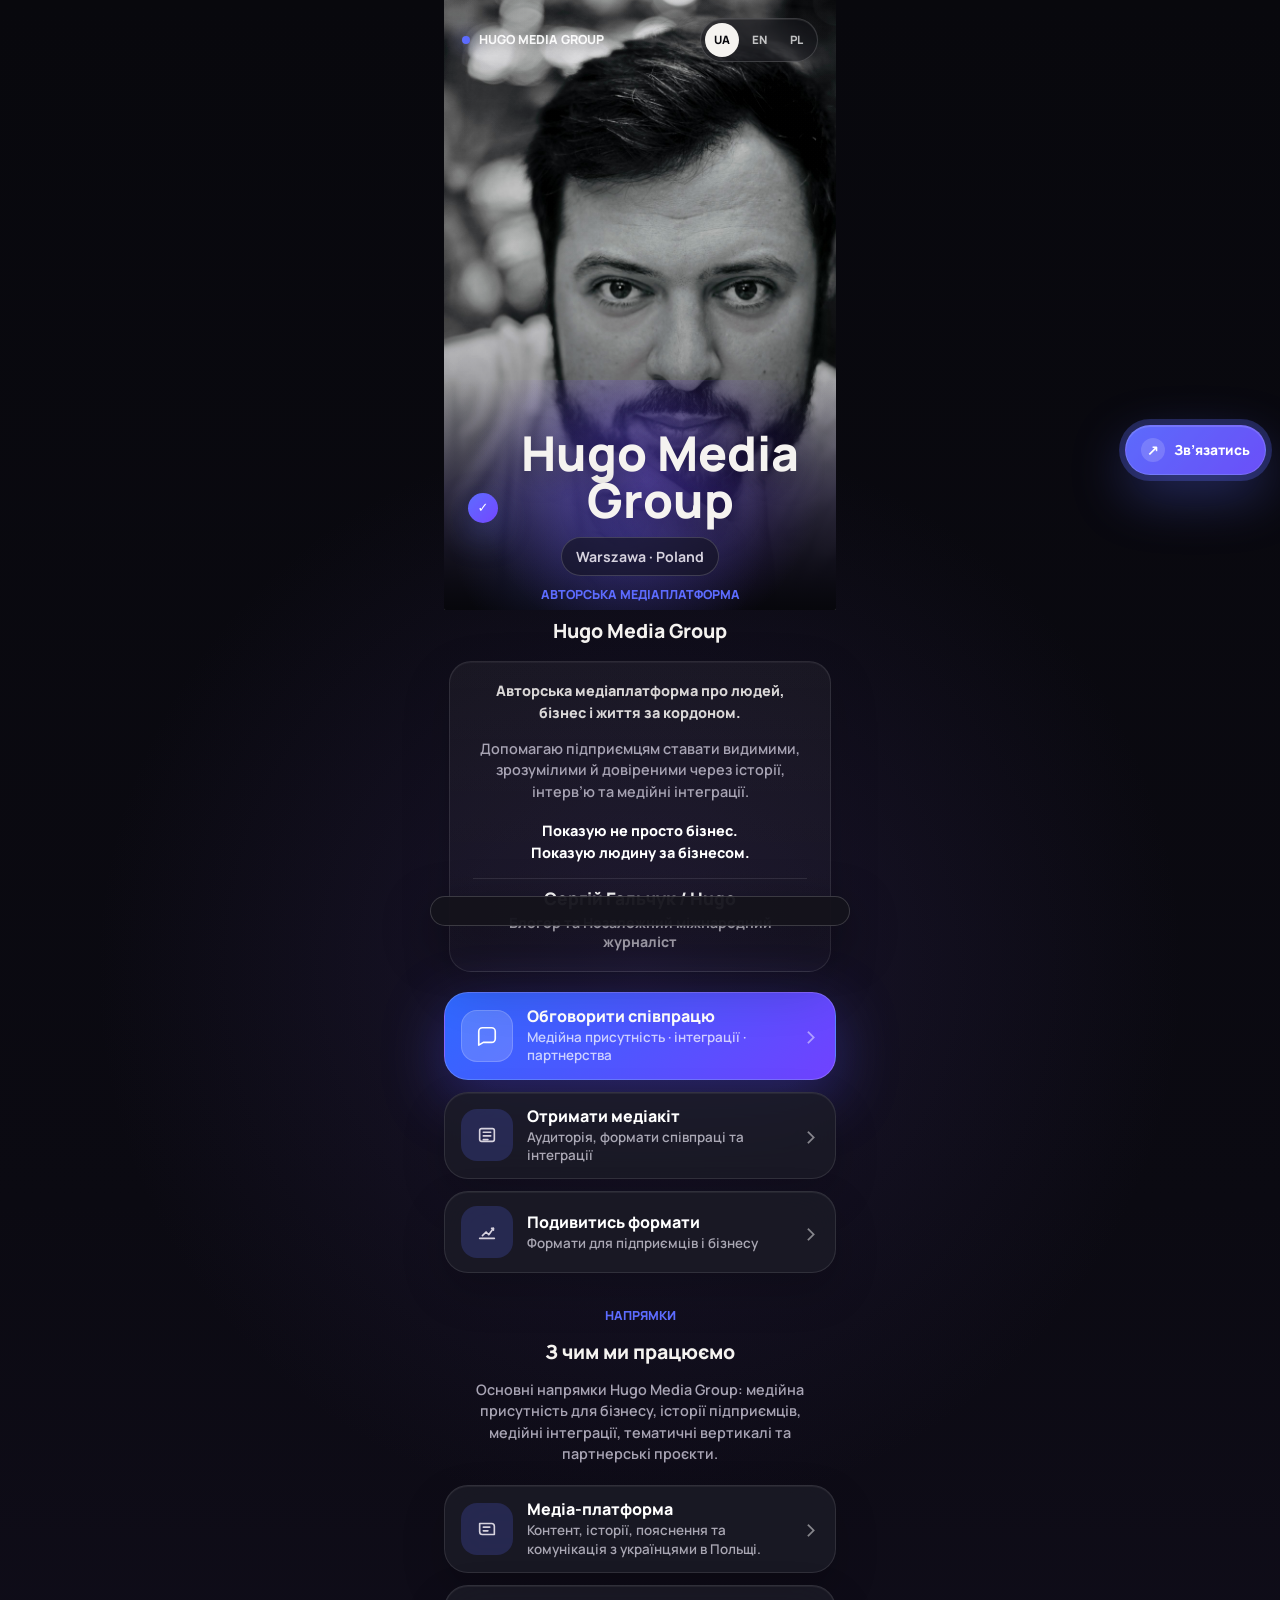
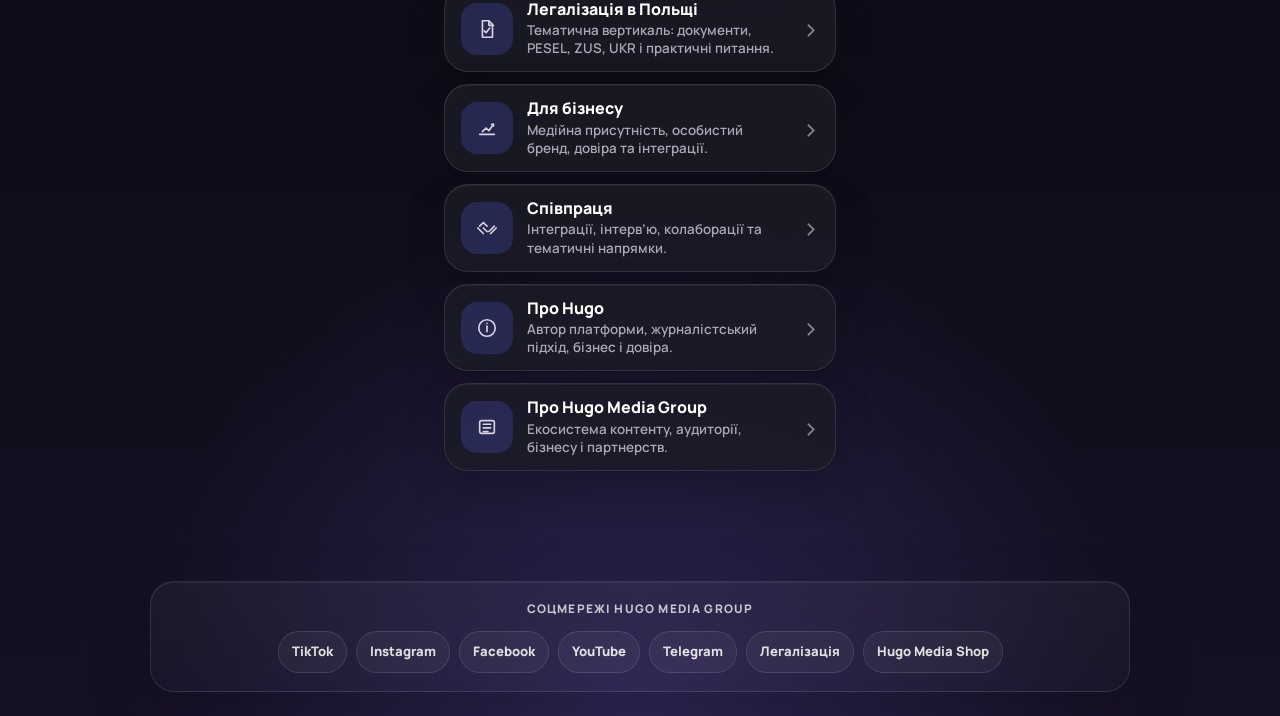
==== commit e98f3566: "Update profile avatar image" ====
--- a/index.html
+++ b/index.html
@@ -7,9 +7,9 @@
   <meta name="keywords" content="Hugo Media Group, Hugo, Сергій Гальчук, незалежний міжнародний журналіст, медійна платформа, медійна присутність, формати співпраці, особистий бренд, українці в Польщі, Варшава">
   <meta name="author" content="Hugo Media Group"><meta name="robots" content="index, follow"><meta name="theme-color" content="#09090f"><link rel="canonical" href="https://hugosite-lac.vercel.app/">
   <link rel="preconnect" href="https://fonts.googleapis.com"><link rel="preconnect" href="https://fonts.gstatic.com" crossorigin><link href="https://fonts.googleapis.com/css2?family=Manrope:wght@400;500;600;700;800&display=swap" rel="stylesheet">
-  <meta property="og:locale" content="uk_UA"><meta property="og:type" content="website"><meta property="og:site_name" content="Hugo Media Group"><meta property="og:title" content="Hugo Media Group — медійна присутність для бізнесу"><meta property="og:description" content="Авторська медіаплатформа незалежного міжнародного журналіста Сергія Гальчука / Hugo. Показуємо не просто бізнес — показуємо людину за бізнесом."><meta property="og:url" content="https://hugosite-lac.vercel.app/"><meta property="og:image" content="https://hugosite-lac.vercel.app/hugo-hero.jpg"><meta property="og:image:secure_url" content="https://hugosite-lac.vercel.app/hugo-hero.jpg"><meta property="og:image:type" content="image/jpeg"><meta property="og:image:alt" content="Сергій Гальчук / Hugo — незалежний міжнародний журналіст і автор Hugo Media Group"><meta name="twitter:card" content="summary_large_image"><meta name="twitter:title" content="Hugo Media Group — медійна присутність для бізнесу"><meta name="twitter:description" content="Показуємо не просто бізнес — показуємо людину за бізнесом."><meta name="twitter:image" content="https://hugosite-lac.vercel.app/hugo-hero.jpg">
-  <link rel="preload" as="image" href="hugo-hero.jpg"><link rel="stylesheet" href="style.css?v=20260617-profile-restore-1"><link rel="stylesheet" href="brand-fixes.css?v=20260619-i18n-1">
+  <meta property="og:locale" content="uk_UA"><meta property="og:type" content="website"><meta property="og:site_name" content="Hugo Media Group"><meta property="og:title" content="Hugo Media Group — медійна присутність для бізнесу"><meta property="og:description" content="Авторська медіаплатформа незалежного міжнародного журналіста Сергія Гальчука / Hugo. Показуємо не просто бізнес — показуємо людину за бізнесом."><meta property="og:url" content="https://hugosite-lac.vercel.app/"><meta property="og:image" content="https://hugosite-lac.vercel.app/Hugo_Morda.jpg"><meta property="og:image:secure_url" content="https://hugosite-lac.vercel.app/Hugo_Morda.jpg"><meta property="og:image:type" content="image/jpeg"><meta property="og:image:alt" content="Сергій Гальчук / Hugo — незалежний міжнародний журналіст і автор Hugo Media Group"><meta name="twitter:card" content="summary_large_image"><meta name="twitter:title" content="Hugo Media Group — медійна присутність для бізнесу"><meta name="twitter:description" content="Показуємо не просто бізнес — показуємо людину за бізнесом."><meta name="twitter:image" content="https://hugosite-lac.vercel.app/Hugo_Morda.jpg">
+  <link rel="preload" as="image" href="Hugo_Morda.jpg"><link rel="stylesheet" href="style.css?v=20260617-profile-restore-1"><link rel="stylesheet" href="brand-fixes.css?v=20260619-i18n-1">
   <script type="application/ld+json">{"@context":"https://schema.org","@graph":[{"@type":"Person","name":"Сергій Гальчук","alternateName":"Hugo","jobTitle":"Незалежний міжнародний журналіст, автор Hugo Media Group","description":"Незалежний міжнародний журналіст, блогер, підприємець і автор медіаплатформи Hugo Media Group.","url":"https://hugosite-lac.vercel.app/"},{"@type":"Organization","name":"Hugo Media Group","description":"Авторська медіаплатформа про людей, бізнес і життя за кордоном.","url":"https://hugosite-lac.vercel.app/"},{"@type":"WebSite","name":"Hugo Media Group","url":"https://hugosite-lac.vercel.app/"}]}</script>
 </head>
-<body data-page="home"><main class="profile-shell" aria-label="Hugo Media Group profile hub"><section class="hero-card" aria-labelledby="hero-title"><div class="hero-photo"><img src="hugo-hero.jpg" alt="Сергій Гальчук / Hugo — незалежний міжнародний журналіст і автор Hugo Media Group" width="1365" height="2048"><header class="hero-top"><a class="brand" href="index.html" aria-label="Hugo Media Group"><span></span>Hugo Media Group</a><div class="language-switcher"><button type="button" data-lang="ua">UA</button><button type="button" data-lang="en">EN</button><button type="button" data-lang="pl">PL</button></div></header><div class="hero-identity"><div class="name-row"><span class="verified" aria-label="Підтверджено">✓</span><h1 id="hero-title">Hugo Media Group</h1></div><p class="location">Warszawa · Poland</p></div></div></section><section class="intro" aria-label="Hugo Media Group description"><p class="kicker" data-i18n="home.kicker">Авторська медіаплатформа</p><h2>Hugo Media Group</h2><div class="bio-panel"><p class="lead bio-main" data-i18n="home.bio.main">Авторська медіаплатформа про людей, бізнес і життя за кордоном.</p><p class="lead" data-i18n="home.bio.help">Допомагаю підприємцям ставати видимими, зрозумілими й довіреними через історії, інтерв’ю та медійні інтеграції.</p><p class="lead bio-statement" data-i18n-html="home.bio.statement">Показую не просто бізнес.<br>Показую людину за бізнесом.</p><p class="lead bio-signature"><strong data-i18n="home.bio.name">Сергій Гальчук / Hugo</strong><span data-i18n="home.bio.role">Блогер та Незалежний міжнародний журналіст</span></p></div></section><section class="action-list" aria-label="Основні дії"><a class="action-card action-primary" href="https://t.me/Hugo_media" target="_blank" rel="noopener noreferrer"><span class="action-icon"><svg viewBox="0 0 24 24"><path d="M21 15a4 4 0 0 1-4 4H8l-5 3V7a4 4 0 0 1 4-4h10a4 4 0 0 1 4 4z"/></svg></span><span class="action-copy"><strong data-i18n="home.cta.main">Обговорити співпрацю</strong><small data-i18n="home.cta.mainSub">Медійна присутність · інтеграції · партнерства</small></span><span class="action-arrow">›</span></a><a class="action-card" href="media-kit.html"><span class="action-icon"><svg viewBox="0 0 24 24"><rect x="4" y="5" width="16" height="14" rx="2"/><path d="M8 9h8"/><path d="M8 13h8"/><path d="M8 17h5"/></svg></span><span class="action-copy"><strong data-i18n="home.cta.mediaKit">Отримати медіакіт</strong><small data-i18n="home.cta.mediaKitSub">Аудиторія, формати співпраці та інтеграції</small></span><span class="action-arrow">›</span></a><a class="action-card" href="business.html"><span class="action-icon"><svg viewBox="0 0 24 24"><path d="M4 19h16"/><path d="M7 16l4-4 3 3 5-7"/><path d="M17 8h2v2"/></svg></span><span class="action-copy"><strong data-i18n="home.cta.formats">Подивитись формати</strong><small data-i18n="home.cta.formatsSub">Формати для підприємців і бізнесу</small></span><span class="action-arrow">›</span></a></section><section class="work-section" id="services" aria-labelledby="work-title"><p class="kicker" data-i18n="home.directions.kicker">Напрямки</p><h2 id="work-title" data-i18n="home.directions.title">З чим ми працюємо</h2><p class="section-subtitle" data-i18n="home.directions.subtitle">Основні напрямки Hugo Media Group: медійна присутність для бізнесу, історії підприємців, медійні інтеграції, тематичні вертикалі та партнерські проєкти.</p><div class="service-stack"><a class="action-card" href="media.html"><span class="action-icon"><svg viewBox="0 0 24 24"><path d="M4 6h13a3 3 0 0 1 3 3v9H7a3 3 0 0 1-3-3z"/><path d="M8 10h7"/><path d="M8 14h5"/></svg></span><span class="action-copy"><strong data-i18n="home.card.media">Медіа-платформа</strong><small data-i18n="home.card.mediaSub">Контент, історії, пояснення та комунікація з українцями в Польщі.</small></span><span class="action-arrow">›</span></a><a class="action-card" href="legalization.html"><span class="action-icon"><svg viewBox="0 0 24 24"><path d="M7 3h7l4 4v14H7z"/><path d="M14 3v5h5"/><path d="M9 14l2 2 4-5"/></svg></span><span class="action-copy"><strong data-i18n="home.card.legalization">Легалізація в Польщі</strong><small data-i18n="home.card.legalizationSub">Тематична вертикаль: документи, PESEL, ZUS, UKR і практичні питання.</small></span><span class="action-arrow">›</span></a><a class="action-card" href="business.html"><span class="action-icon"><svg viewBox="0 0 24 24"><path d="M4 19h16"/><path d="M7 16l4-4 3 3 5-7"/><path d="M17 8h2v2"/></svg></span><span class="action-copy"><strong data-i18n="home.card.business">Для бізнесу</strong><small data-i18n="home.card.businessSub">Медійна присутність, особистий бренд, довіра та інтеграції.</small></span><span class="action-arrow">›</span></a><a class="action-card" href="partners.html"><span class="action-icon"><svg viewBox="0 0 24 24"><path d="M8 12l3 3a3 3 0 0 0 4 0l5-5"/><path d="M4 10l4-4 4 4"/><path d="M2 12l6 6"/><path d="M16 18l6-6"/></svg></span><span class="action-copy"><strong data-i18n="home.card.partners">Співпраця</strong><small data-i18n="home.card.partnersSub">Інтеграції, інтерв’ю, колаборації та тематичні напрямки.</small></span><span class="action-arrow">›</span></a><a class="action-card" href="about.html"><span class="action-icon"><svg viewBox="0 0 24 24"><circle cx="12" cy="12" r="9"/><path d="M12 10v6"/><path d="M12 7h.01"/></svg></span><span class="action-copy"><strong data-i18n="home.card.about">Про Hugo</strong><small data-i18n="home.card.aboutSub">Автор платформи, журналістський підхід, бізнес і довіра.</small></span><span class="action-arrow">›</span></a><a class="action-card" href="platform.html"><span class="action-icon"><svg viewBox="0 0 24 24"><rect x="4" y="5" width="16" height="14" rx="2"/><path d="M8 9h8"/><path d="M8 13h8"/><path d="M8 17h5"/></svg></span><span class="action-copy"><strong data-i18n="home.card.platform">Про Hugo Media Group</strong><small data-i18n="home.card.platformSub">Екосистема контенту, аудиторії, бізнесу і партнерств.</small></span><span class="action-arrow">›</span></a></div></section></main><div class="toast" role="status" aria-live="polite"></div><script src="script.js?v=20260619-i18n-1"></script></body>
+<body data-page="home"><main class="profile-shell" aria-label="Hugo Media Group profile hub"><section class="hero-card" aria-labelledby="hero-title"><div class="hero-photo"><img src="Hugo_Morda.jpg" alt="Сергій Гальчук / Hugo — незалежний міжнародний журналіст і автор Hugo Media Group" width="1365" height="2048"><header class="hero-top"><a class="brand" href="index.html" aria-label="Hugo Media Group"><span></span>Hugo Media Group</a><div class="language-switcher"><button type="button" data-lang="ua">UA</button><button type="button" data-lang="en">EN</button><button type="button" data-lang="pl">PL</button></div></header><div class="hero-identity"><div class="name-row"><span class="verified" aria-label="Підтверджено">✓</span><h1 id="hero-title">Hugo Media Group</h1></div><p class="location">Warszawa · Poland</p></div></div></section><section class="intro" aria-label="Hugo Media Group description"><p class="kicker" data-i18n="home.kicker">Авторська медіаплатформа</p><h2>Hugo Media Group</h2><div class="bio-panel"><p class="lead bio-main" data-i18n="home.bio.main">Авторська медіаплатформа про людей, бізнес і життя за кордоном.</p><p class="lead" data-i18n="home.bio.help">Допомагаю підприємцям ставати видимими, зрозумілими й довіреними через історії, інтерв’ю та медійні інтеграції.</p><p class="lead bio-statement" data-i18n-html="home.bio.statement">Показую не просто бізнес.<br>Показую людину за бізнесом.</p><p class="lead bio-signature"><strong data-i18n="home.bio.name">Сергій Гальчук / Hugo</strong><span data-i18n="home.bio.role">Блогер та Незалежний міжнародний журналіст</span></p></div></section><section class="action-list" aria-label="Основні дії"><a class="action-card action-primary" href="https://t.me/Hugo_media" target="_blank" rel="noopener noreferrer"><span class="action-icon"><svg viewBox="0 0 24 24"><path d="M21 15a4 4 0 0 1-4 4H8l-5 3V7a4 4 0 0 1 4-4h10a4 4 0 0 1 4 4z"/></svg></span><span class="action-copy"><strong data-i18n="home.cta.main">Обговорити співпрацю</strong><small data-i18n="home.cta.mainSub">Медійна присутність · інтеграції · партнерства</small></span><span class="action-arrow">›</span></a><a class="action-card" href="media-kit.html"><span class="action-icon"><svg viewBox="0 0 24 24"><rect x="4" y="5" width="16" height="14" rx="2"/><path d="M8 9h8"/><path d="M8 13h8"/><path d="M8 17h5"/></svg></span><span class="action-copy"><strong data-i18n="home.cta.mediaKit">Отримати медіакіт</strong><small data-i18n="home.cta.mediaKitSub">Аудиторія, формати співпраці та інтеграції</small></span><span class="action-arrow">›</span></a><a class="action-card" href="business.html"><span class="action-icon"><svg viewBox="0 0 24 24"><path d="M4 19h16"/><path d="M7 16l4-4 3 3 5-7"/><path d="M17 8h2v2"/></svg></span><span class="action-copy"><strong data-i18n="home.cta.formats">Подивитись формати</strong><small data-i18n="home.cta.formatsSub">Формати для підприємців і бізнесу</small></span><span class="action-arrow">›</span></a></section><section class="work-section" id="services" aria-labelledby="work-title"><p class="kicker" data-i18n="home.directions.kicker">Напрямки</p><h2 id="work-title" data-i18n="home.directions.title">З чим ми працюємо</h2><p class="section-subtitle" data-i18n="home.directions.subtitle">Основні напрямки Hugo Media Group: медійна присутність для бізнесу, історії підприємців, медійні інтеграції, тематичні вертикалі та партнерські проєкти.</p><div class="service-stack"><a class="action-card" href="media.html"><span class="action-icon"><svg viewBox="0 0 24 24"><path d="M4 6h13a3 3 0 0 1 3 3v9H7a3 3 0 0 1-3-3z"/><path d="M8 10h7"/><path d="M8 14h5"/></svg></span><span class="action-copy"><strong data-i18n="home.card.media">Медіа-платформа</strong><small data-i18n="home.card.mediaSub">Контент, історії, пояснення та комунікація з українцями в Польщі.</small></span><span class="action-arrow">›</span></a><a class="action-card" href="legalization.html"><span class="action-icon"><svg viewBox="0 0 24 24"><path d="M7 3h7l4 4v14H7z"/><path d="M14 3v5h5"/><path d="M9 14l2 2 4-5"/></svg></span><span class="action-copy"><strong data-i18n="home.card.legalization">Легалізація в Польщі</strong><small data-i18n="home.card.legalizationSub">Тематична вертикаль: документи, PESEL, ZUS, UKR і практичні питання.</small></span><span class="action-arrow">›</span></a><a class="action-card" href="business.html"><span class="action-icon"><svg viewBox="0 0 24 24"><path d="M4 19h16"/><path d="M7 16l4-4 3 3 5-7"/><path d="M17 8h2v2"/></svg></span><span class="action-copy"><strong data-i18n="home.card.business">Для бізнесу</strong><small data-i18n="home.card.businessSub">Медійна присутність, особистий бренд, довіра та інтеграції.</small></span><span class="action-arrow">›</span></a><a class="action-card" href="partners.html"><span class="action-icon"><svg viewBox="0 0 24 24"><path d="M8 12l3 3a3 3 0 0 0 4 0l5-5"/><path d="M4 10l4-4 4 4"/><path d="M2 12l6 6"/><path d="M16 18l6-6"/></svg></span><span class="action-copy"><strong data-i18n="home.card.partners">Співпраця</strong><small data-i18n="home.card.partnersSub">Інтеграції, інтерв’ю, колаборації та тематичні напрямки.</small></span><span class="action-arrow">›</span></a><a class="action-card" href="about.html"><span class="action-icon"><svg viewBox="0 0 24 24"><circle cx="12" cy="12" r="9"/><path d="M12 10v6"/><path d="M12 7h.01"/></svg></span><span class="action-copy"><strong data-i18n="home.card.about">Про Hugo</strong><small data-i18n="home.card.aboutSub">Автор платформи, журналістський підхід, бізнес і довіра.</small></span><span class="action-arrow">›</span></a><a class="action-card" href="platform.html"><span class="action-icon"><svg viewBox="0 0 24 24"><rect x="4" y="5" width="16" height="14" rx="2"/><path d="M8 9h8"/><path d="M8 13h8"/><path d="M8 17h5"/></svg></span><span class="action-copy"><strong data-i18n="home.card.platform">Про Hugo Media Group</strong><small data-i18n="home.card.platformSub">Екосистема контенту, аудиторії, бізнесу і партнерств.</small></span><span class="action-arrow">›</span></a></div></section></main><div class="toast" role="status" aria-live="polite"></div><script src="script.js?v=20260619-i18n-1"></script></body>
 </html>
--- a/brand-fixes.css
+++ b/brand-fixes.css
@@ -37,6 +37,38 @@
 
 .editorial-logo img {
   filter: grayscale(1) contrast(1.08);
+}
+
+.hero-top .language-switcher {
+  display: inline-flex;
+  align-items: center;
+  gap: 3px;
+  padding: 4px;
+  border: 1px solid rgba(255,255,255,0.16);
+  border-radius: 999px;
+  background: rgba(14, 14, 22, 0.44);
+  backdrop-filter: blur(18px);
+  box-shadow: inset 0 1px 0 rgba(255,255,255,0.08);
+}
+
+.hero-top .language-switcher button {
+  width: 34px;
+  height: 34px;
+  padding: 0;
+  border: 0;
+  border-radius: 999px;
+  background: transparent;
+  color: rgba(255,255,255,0.72);
+  font: inherit;
+  font-size: 0.72rem;
+  font-weight: 900;
+  letter-spacing: 0;
+  cursor: pointer;
+}
+
+.hero-top .language-switcher button.is-active {
+  background: #f5f3f0;
+  color: #09090f;
 }
 
 .verified {
@@ -56,23 +88,27 @@
   line-height: 1;
 }
 
-body:not([data-page]) .hero-photo {
+body:not([data-page]) .hero-photo,
+body[data-page="home"] .hero-photo {
   height: 610px;
 }
 
-body:not([data-page]) .hero-photo img {
+body:not([data-page]) .hero-photo img,
+body[data-page="home"] .hero-photo img {
   object-position: 54% 0%;
   filter: saturate(1.08) contrast(1.06) brightness(0.96);
   transform: scale(1.01);
 }
 
-body:not([data-page]) .hero-photo::before {
+body:not([data-page]) .hero-photo::before,
+body[data-page="home"] .hero-photo::before {
   background:
     linear-gradient(180deg, rgba(7, 7, 12, 0.03) 0%, rgba(7, 7, 12, 0.02) 42%, rgba(7, 7, 12, 0.36) 73%, rgba(7, 7, 12, 0.88) 100%),
     radial-gradient(circle at 50% 46%, transparent 0, transparent 12rem, rgba(7, 7, 12, 0.08) 21rem, rgba(7, 7, 12, 0.38) 100%);
 }
 
-body:not([data-page]) .hero-photo::after {
+body:not([data-page]) .hero-photo::after,
+body[data-page="home"] .hero-photo::after {
   height: 230px;
   background:
     radial-gradient(circle at 52% 40%, rgba(116, 71, 255, 0.34), transparent 11rem),
@@ -80,16 +116,19 @@
     linear-gradient(180deg, rgba(7, 7, 12, 0) 0%, rgba(24, 18, 50, 0.58) 48%, var(--bg) 100%);
 }
 
-body:not([data-page]) .hero-identity {
+body:not([data-page]) .hero-identity,
+body[data-page="home"] .hero-identity {
   bottom: 34px;
 }
 
-body:not([data-page]) .name-row {
+body:not([data-page]) .name-row,
+body[data-page="home"] .name-row {
   max-width: 360px;
   align-items: flex-end;
 }
 
-body:not([data-page]) h1 {
+body:not([data-page]) h1,
+body[data-page="home"] h1 {
   max-width: 320px;
   font-size: clamp(2.35rem, 10vw, 3rem);
   line-height: 0.98;
@@ -174,10 +213,24 @@
   content: none !important;
 }
 
+body[data-page="business"] {
+  background: #09090f;
+}
+
+body[data-page="business"] .bg-video {
+  width: 100%;
+  height: 100%;
+  object-fit: cover !important;
+  object-position: center center !important;
+  background: #09090f;
+  filter: saturate(1.08) contrast(1.04) brightness(0.86);
+}
+
 body[data-page="business"] .bg-video-overlay {
   background:
-    radial-gradient(circle at 50% 70%, rgba(116, 71, 255, 0.22), transparent 26rem),
-    rgba(9, 9, 15, 0.7);
+    radial-gradient(circle at 52% 72%, rgba(116, 71, 255, 0.22), transparent 28rem),
+    linear-gradient(90deg, rgba(9, 9, 15, 0.62) 0%, rgba(9, 9, 15, 0.34) 52%, rgba(9, 9, 15, 0.62) 100%),
+    rgba(9, 9, 15, 0.22);
 }
 
 .split-bg {
@@ -243,9 +296,122 @@
   background: #f5f3f0;
 }
 
+.floating-contact {
+  position: fixed;
+  right: max(14px, env(safe-area-inset-right));
+  top: 50%;
+  z-index: 999;
+  display: inline-flex;
+  align-items: center;
+  gap: 9px;
+  min-height: 48px;
+  padding: 12px 15px;
+  border: 1px solid rgba(255, 255, 255, 0.18);
+  border-radius: 999px;
+  background: linear-gradient(135deg, rgba(93, 108, 255, 0.98), rgba(116, 71, 255, 0.96));
+  color: #fff;
+  font-size: 0.86rem;
+  font-weight: 900;
+  line-height: 1;
+  text-decoration: none;
+  box-shadow: 0 20px 54px rgba(93, 108, 255, 0.35), inset 0 1px 0 rgba(255,255,255,0.18);
+  transform: translateY(-50%);
+  isolation: isolate;
+}
+
+.floating-contact::before {
+  content: "";
+  position: absolute;
+  inset: -7px;
+  z-index: -1;
+  border-radius: inherit;
+  background: rgba(93, 108, 255, 0.28);
+  animation: hugoPulse 1.8s ease-out infinite;
+}
+
+.floating-contact__icon {
+  width: 24px;
+  height: 24px;
+  display: inline-flex;
+  align-items: center;
+  justify-content: center;
+  border-radius: 50%;
+  background: rgba(255,255,255,0.16);
+  font-size: 0.92rem;
+}
+
+.floating-contact:hover {
+  color: #fff;
+  transform: translateY(-50%) translateX(-2px);
+}
+
+.site-social-footer {
+  width: min(100% - 28px, 980px);
+  margin: 52px auto 24px;
+  padding: 18px;
+  border: 1px solid rgba(255, 255, 255, 0.1);
+  border-radius: 24px;
+  background: linear-gradient(180deg, rgba(255,255,255,0.04), rgba(255,255,255,0.02));
+  box-shadow: inset 0 1px 0 rgba(255,255,255,0.05), 0 24px 70px rgba(0,0,0,0.16);
+  color: var(--text);
+  text-align: center;
+}
+
+.site-social-footer p {
+  margin: 0 0 13px;
+  color: rgba(245, 243, 240, 0.78);
+  font-size: 0.74rem;
+  font-weight: 900;
+  letter-spacing: 0.1em;
+  text-transform: uppercase;
+}
+
+.site-social-footer__links {
+  display: flex;
+  flex-wrap: wrap;
+  justify-content: center;
+  gap: 9px;
+}
+
+.site-social-footer__links a {
+  display: inline-flex;
+  align-items: center;
+  justify-content: center;
+  min-height: 38px;
+  padding: 10px 13px;
+  border: 1px solid rgba(255,255,255,0.11);
+  border-radius: 999px;
+  background: rgba(255,255,255,0.045);
+  color: rgba(245, 243, 240, 0.9);
+  font-size: 0.82rem;
+  font-weight: 850;
+  text-decoration: none;
+}
+
+.site-social-footer__links a:hover {
+  border-color: rgba(255,255,255,0.25);
+  background: rgba(255,255,255,0.08);
+  color: #fff;
+}
+
+@keyframes hugoPulse {
+  0% {
+    opacity: 0.55;
+    transform: scale(0.94);
+  }
+  70%, 100% {
+    opacity: 0;
+    transform: scale(1.28);
+  }
+}
+
 @media (prefers-reduced-motion: reduce) {
   video[class*="bg"] {
     display: none;
+  }
+
+  .floating-contact::before {
+    animation: none;
   }
 }
 
@@ -259,6 +425,17 @@
 }
 
 @media (max-width: 768px) {
+  body[data-page="business"] .bg-video {
+    object-fit: cover !important;
+    object-position: center center !important;
+  }
+
+  body[data-page="business"] .bg-video-overlay {
+    background:
+      radial-gradient(circle at 50% 72%, rgba(116, 71, 255, 0.2), transparent 24rem),
+      rgba(9, 9, 15, 0.48);
+  }
+
   .split-bg__logo {
     top: auto;
     right: 0;
@@ -293,16 +470,35 @@
   }
 }
 
+@media (max-width: 640px) {
+  .floating-contact {
+    right: 12px;
+    top: auto;
+    bottom: calc(82px + env(safe-area-inset-bottom));
+    min-height: 44px;
+    padding: 11px 13px;
+    font-size: 0.78rem;
+    transform: none;
+  }
+
+  .floating-contact:hover {
+    transform: translateX(-2px);
+  }
+}
+
 @media (max-width: 520px) {
-  body:not([data-page]) .hero-photo {
+  body:not([data-page]) .hero-photo,
+  body[data-page="home"] .hero-photo {
     height: 590px;
   }
 
-  body:not([data-page]) .hero-identity {
+  body:not([data-page]) .hero-identity,
+  body[data-page="home"] .hero-identity {
     bottom: 30px;
   }
 
-  body:not([data-page]) h1 {
+  body:not([data-page]) h1,
+  body[data-page="home"] h1 {
     max-width: 292px;
     font-size: 2.38rem;
   }
@@ -319,11 +515,13 @@
 }
 
 @media (max-width: 390px) {
-  body:not([data-page]) .hero-photo {
+  body:not([data-page]) .hero-photo,
+  body[data-page="home"] .hero-photo {
     height: 560px;
   }
 
-  body:not([data-page]) h1 {
+  body:not([data-page]) h1,
+  body[data-page="home"] h1 {
     font-size: 2.18rem;
   }
 }
